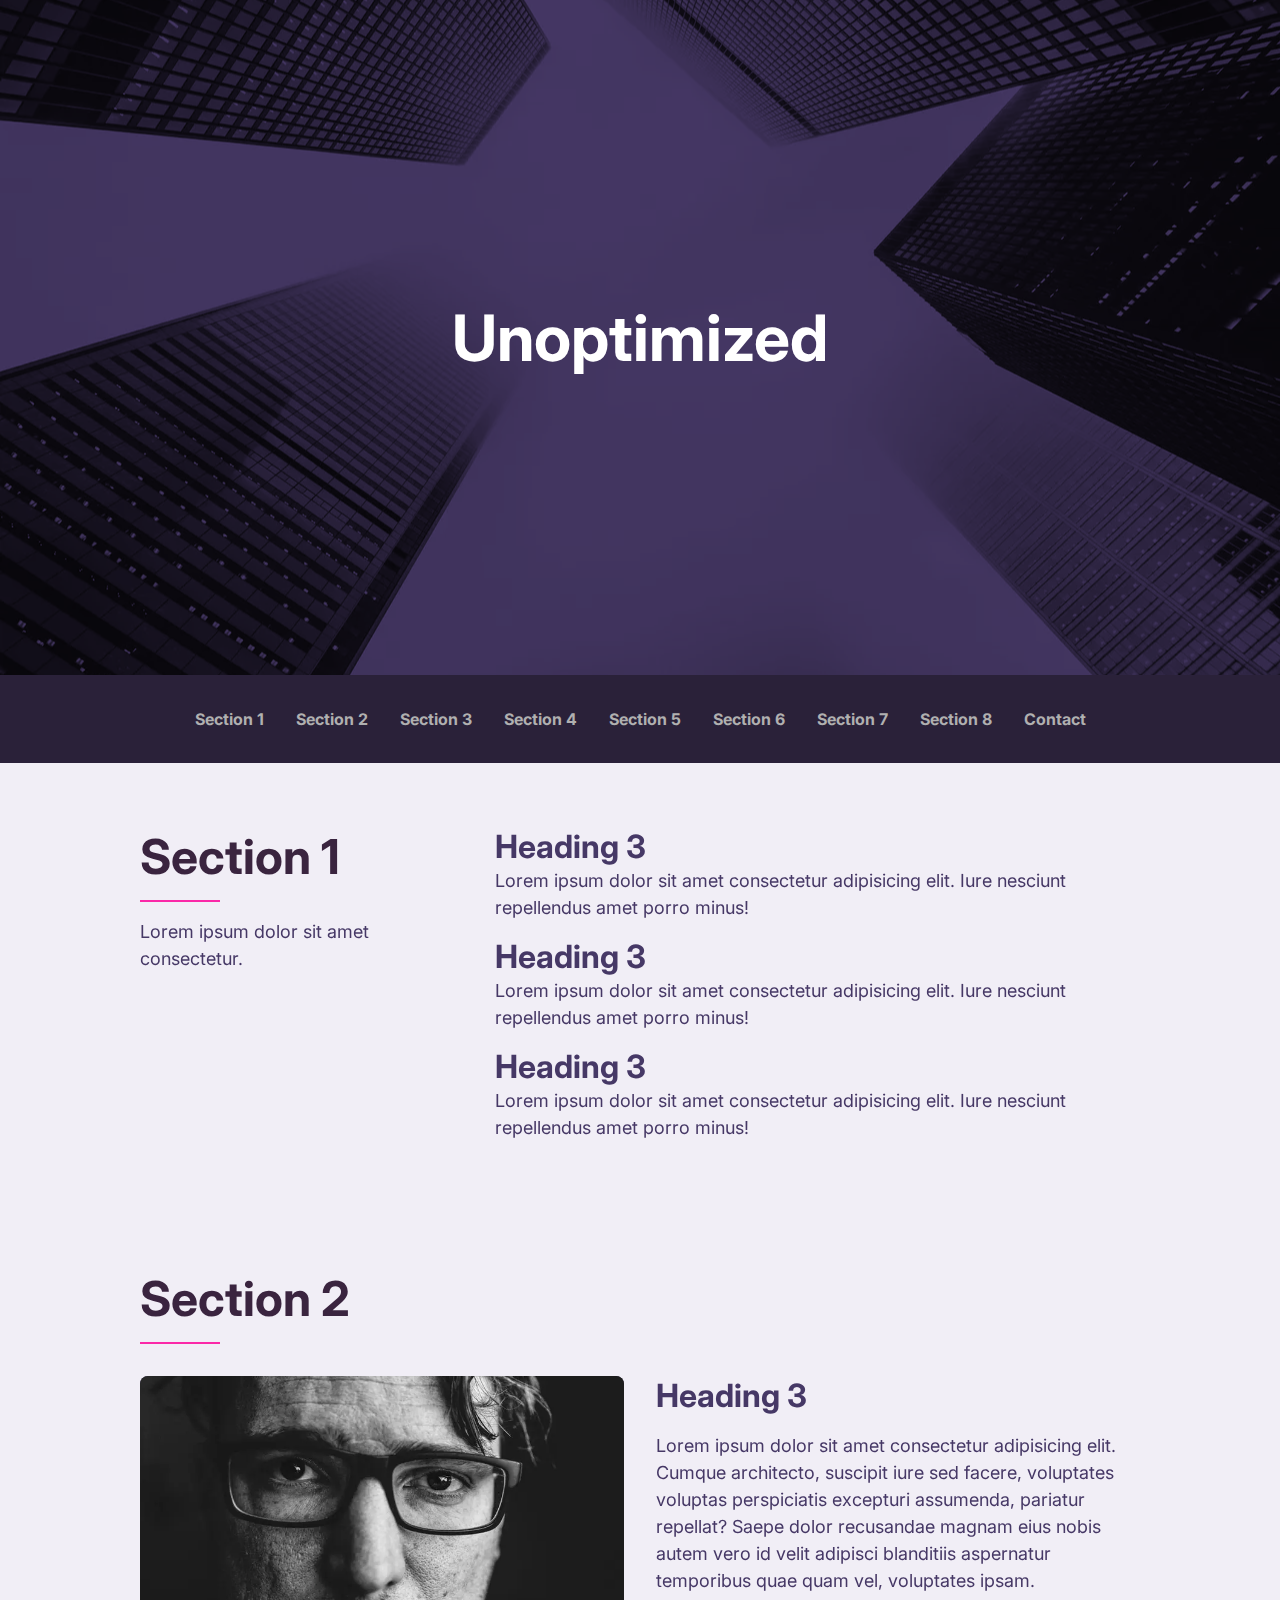
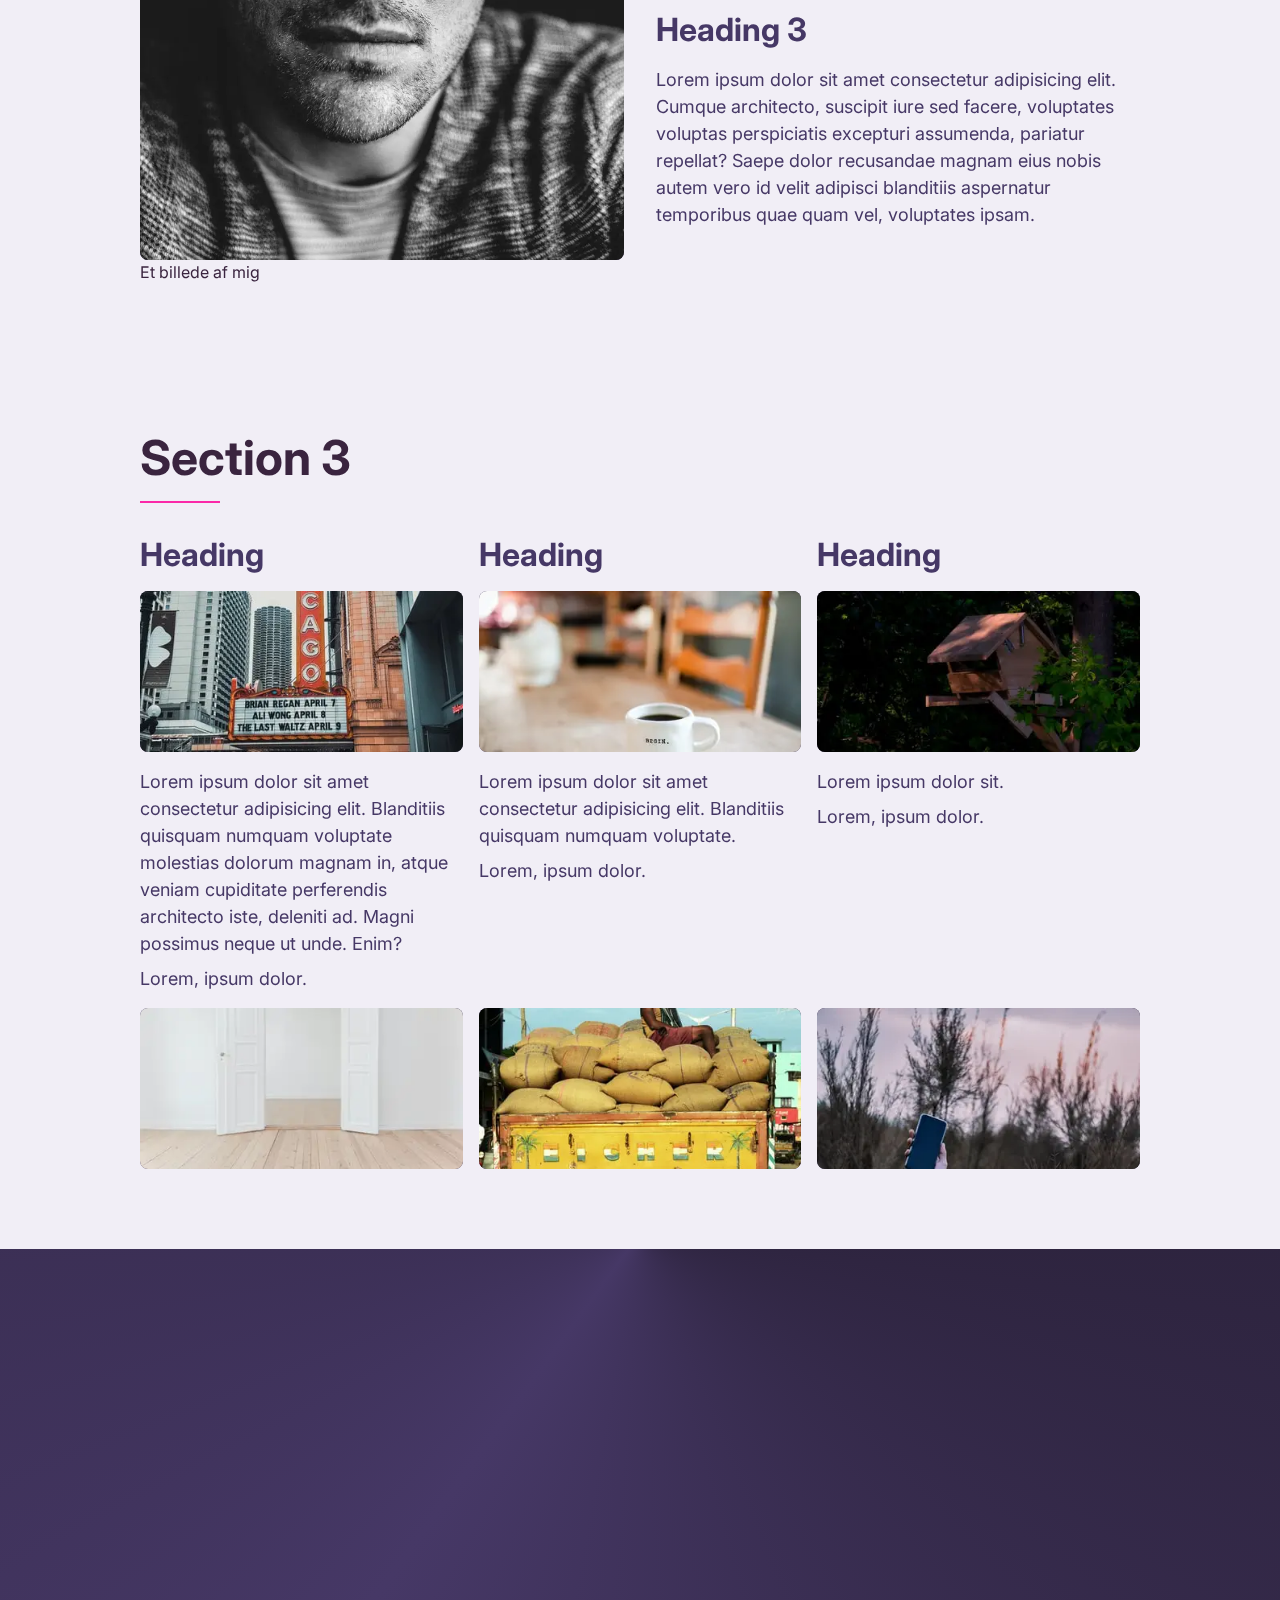
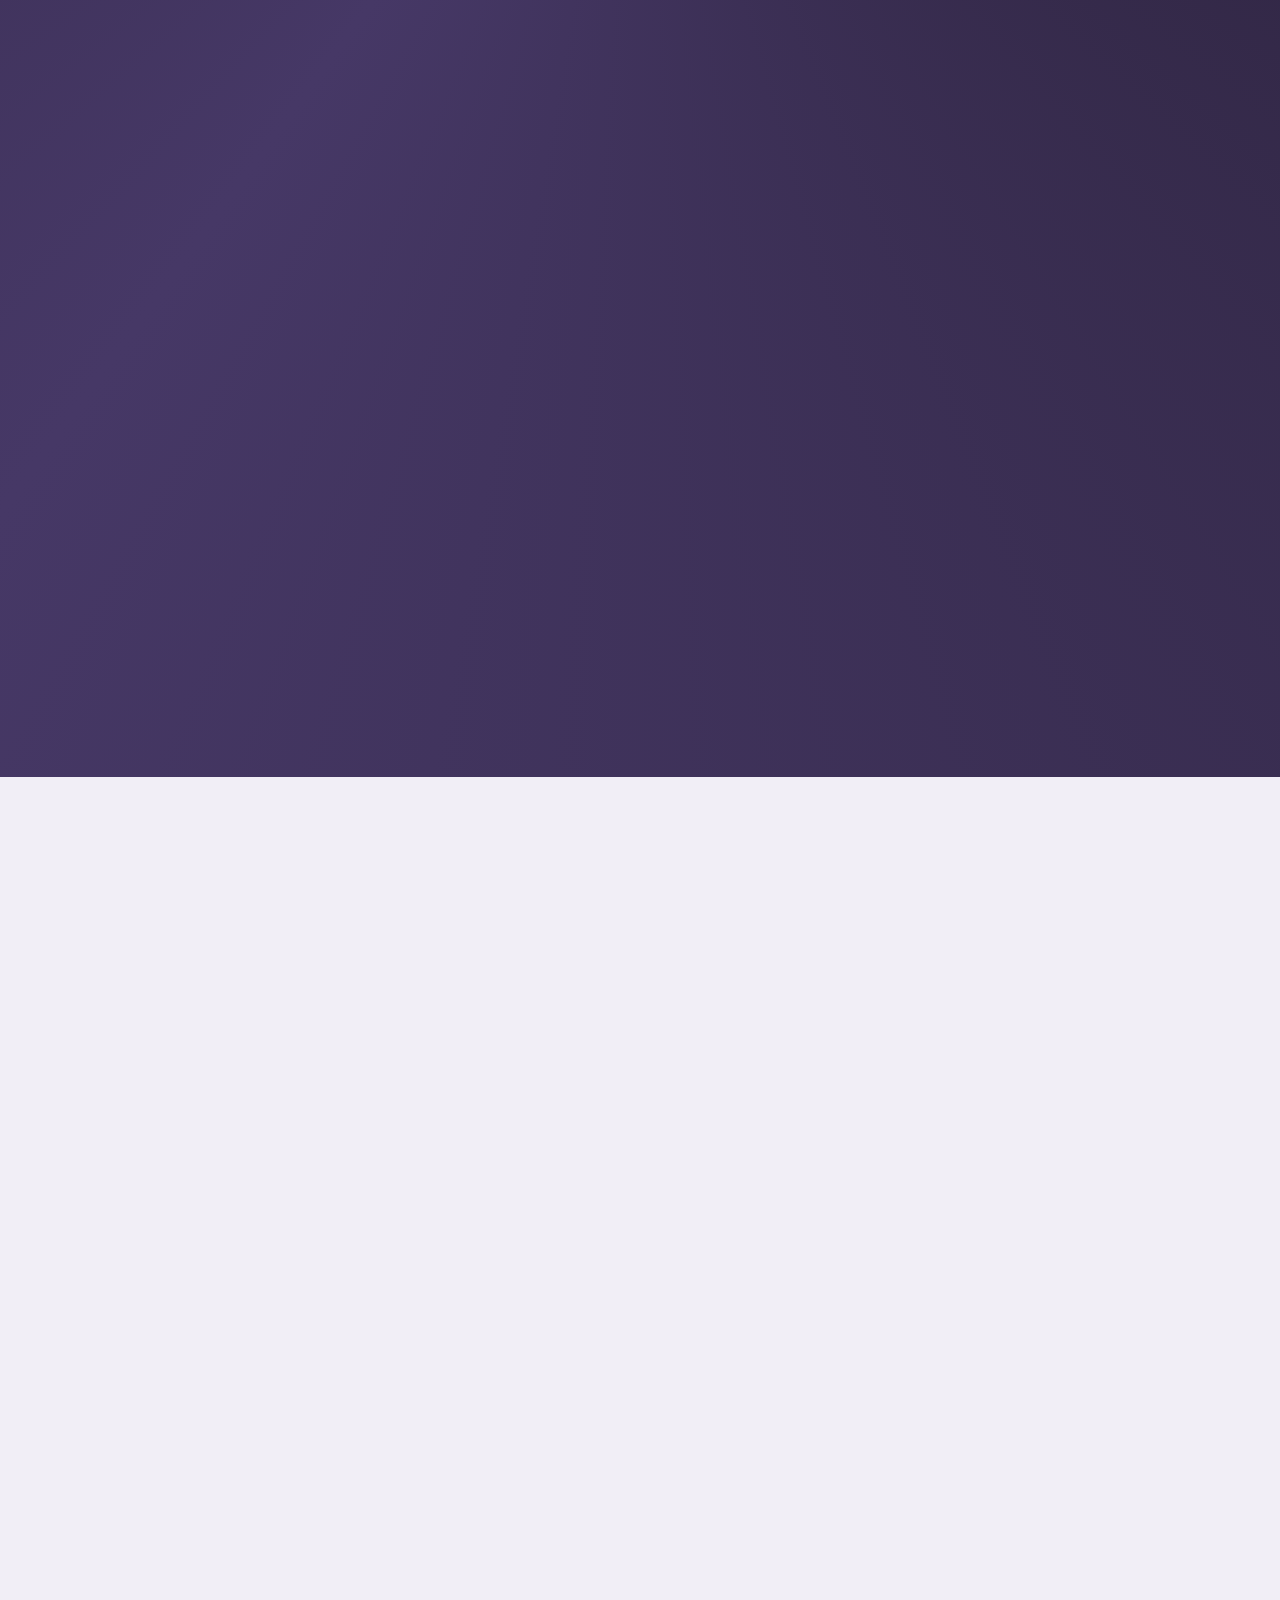
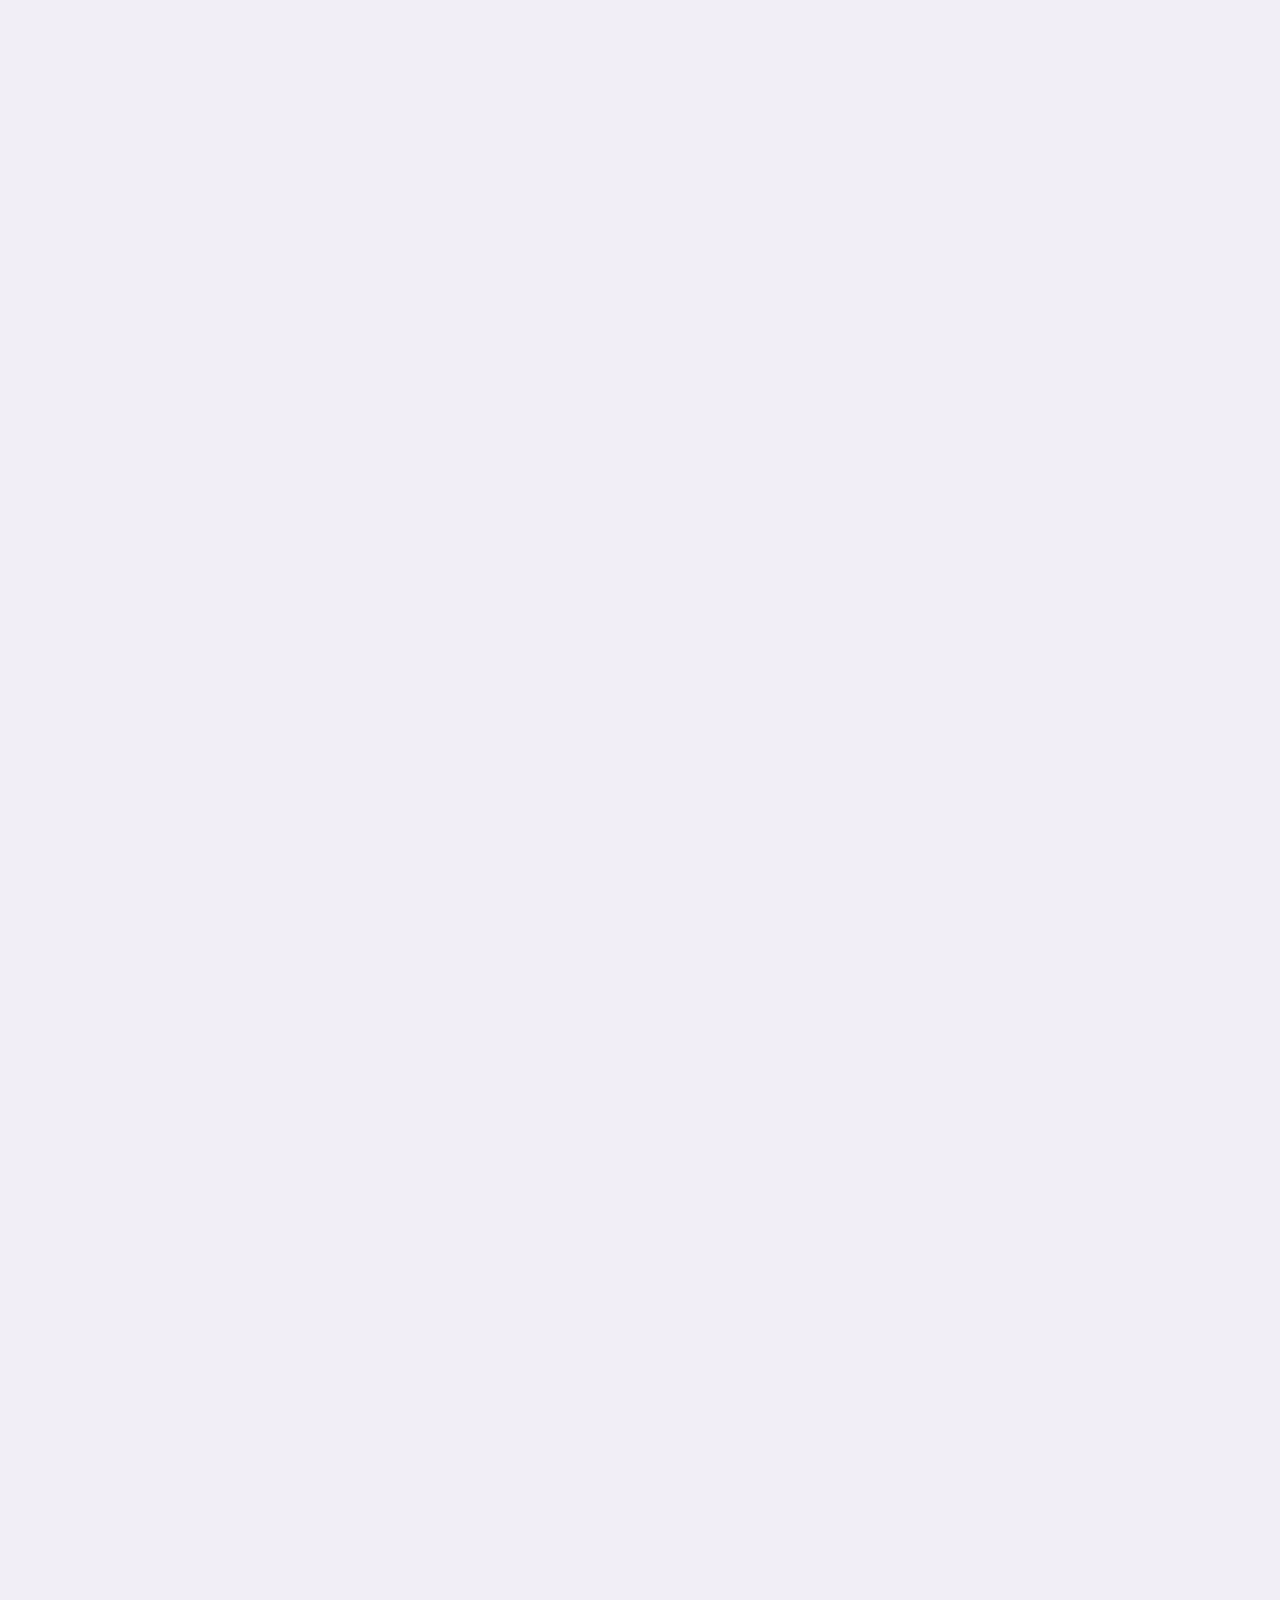
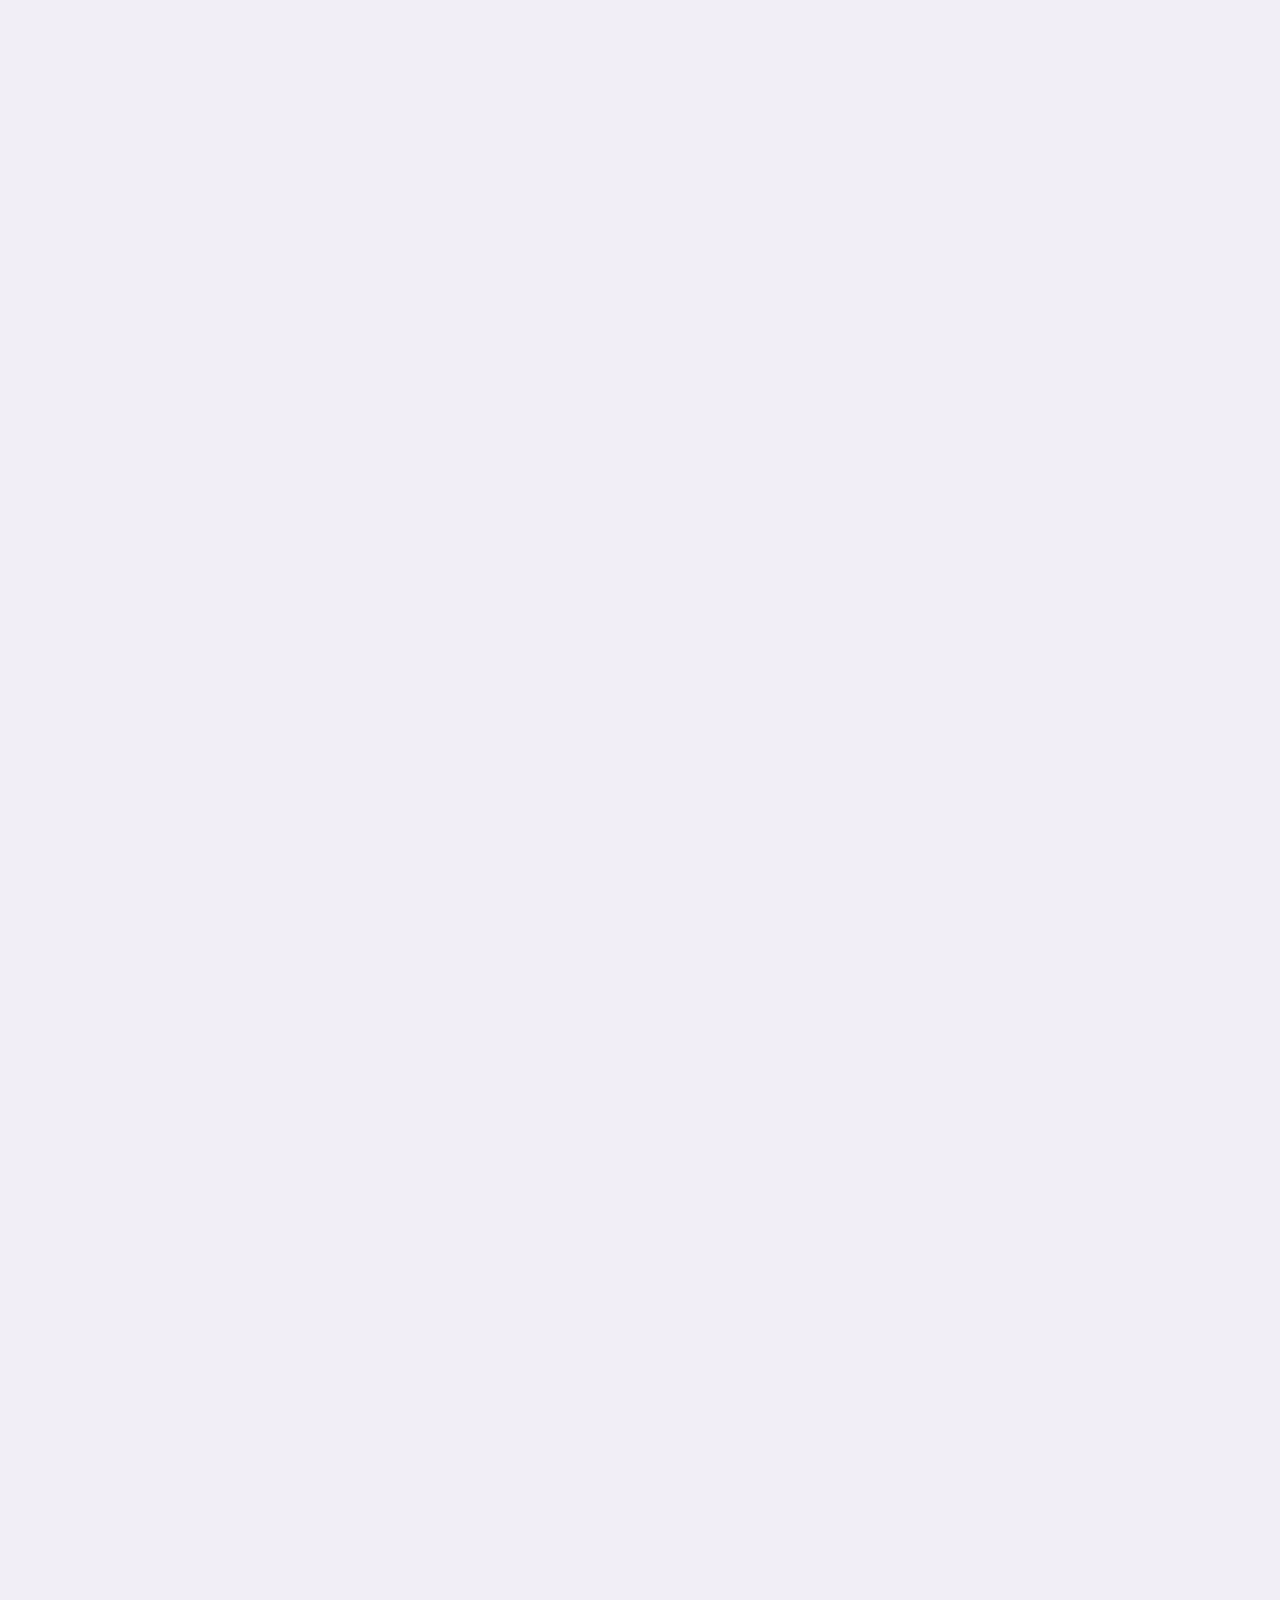
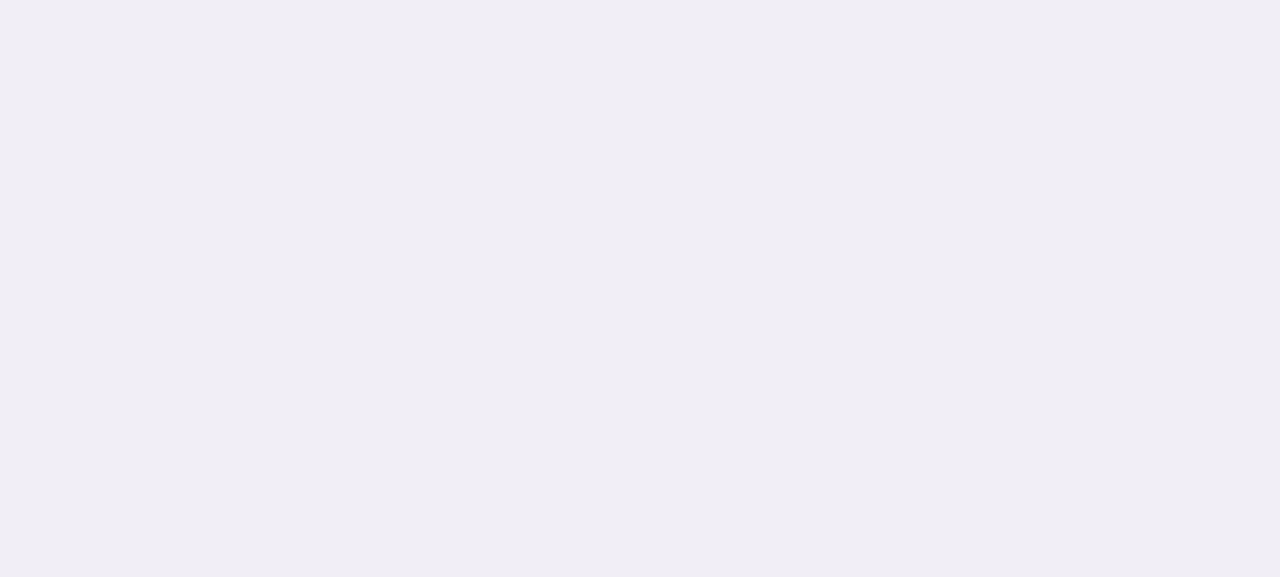
==== index.html @ 6e058c23 "optimize loading" ====
<!DOCTYPE html>
<html lang="da">

<head>
  <meta charset="UTF-8" />
  <meta name="viewport" content="width=device-width, initial-scale=1.0" />
  <title>1. semester — css grid</title>
  <link href="https://fonts.googleapis.com/css2?family=Inter:wght@100..900&display=swap" rel="stylesheet">
  <link rel="preconnect" href="https://fonts.gstatic.com" crossorigin />
  <link rel="preload" as="style" href="https://fonts.googleapis.com/css2?family=Inter:wght@100..900&display=swap" />
  <link rel="stylesheet" href="https://fonts.googleapis.com/css2?family=Inter:wght@100..900&display=swap" media="print"
    onload="this.media='all'" />
  <link rel="icon" type="image/svg+xml"
    href="data:image/svg+xml,<svg xmlns=%22http://www.w3.org/2000/svg%22 width=%22256%22 height=%22256%22 viewBox=%220 0 100 100%22><rect width=%22100%22 height=%22100%22 rx=%2250%22 fill=%22%23463866%22></rect><text x=%2250%%22 y=%2250%%22 dominant-baseline=%22central%22 text-anchor=%22middle%22 font-size=%2290%22>🚀</text></svg>" />
  <link rel="stylesheet" href="./css/styles.css" />
</head>

<body>
  <header id="main-header">
    <h1>Unoptimized</h1>
  </header>

  <nav>
    <ul>
      <li><a class="link" href="#section-1">Section 1</a></li>
      <li><a class="link" href="#section-2">Section 2</a></li>
      <li><a class="link" href="#section-3">Section 3</a></li>
      <li><a class="link" href="#section-4">Section 4</a></li>
      <li><a class="link" href="#section-5">Section 5</a></li>
      <li><a class="link" href="#section-6">Section 6</a></li>
      <li><a class="link" href="#section-7">Section 7</a></li>
      <li><a class="link" href="#section-8">Section 8</a></li>
      <li><a class="link" href="./contact.html">Contact</a></li>
    </ul>
  </nav>

  <main>
    <section id="section-1">
      <header>
        <h2>Section 1</h2>
        <hr>
        <p>Lorem ipsum dolor sit amet consectetur.</p>
      </header>
      <article>
        <h3>Heading 3</h3>
        <p>Lorem ipsum dolor sit amet consectetur adipisicing elit. Iure nesciunt repellendus amet porro minus!</p>
        <h3>Heading 3</h3>
        <p>Lorem ipsum dolor sit amet consectetur adipisicing elit. Iure nesciunt repellendus amet porro minus!</p>
        <h3>Heading 3</h3>
        <p>Lorem ipsum dolor sit amet consectetur adipisicing elit. Iure nesciunt repellendus amet porro minus!</p>
      </article>
    </section>

    <section id="section-2">
      <header>
        <h2>Section 2</h2>
        <hr>
      </header>
      <article>
        <div class="copy">
          <h3>Heading 3</h3>
          <p>Lorem ipsum dolor sit amet consectetur adipisicing elit. Cumque architecto, suscipit iure sed facere,
            voluptates voluptas perspiciatis excepturi assumenda, pariatur repellat? Saepe dolor recusandae magnam eius
            nobis autem vero id velit adipisci blanditiis aspernatur temporibus quae quam vel, voluptates ipsam.</p>
          <h3>Heading 3</h3>
          <p>Lorem ipsum dolor sit amet consectetur adipisicing elit. Cumque architecto, suscipit iure sed facere,
            voluptates voluptas perspiciatis excepturi assumenda, pariatur repellat? Saepe dolor recusandae magnam eius
            nobis autem vero id velit adipisci blanditiis aspernatur temporibus quae quam vel, voluptates ipsam.</p>
        </div>
        <figure>
          <img loading="lazy" src="img/portrait.webp"
            alt="Et billede af mig">
          <figcaption>Et billede af mig </figcaption>
        </figure>
      </article>
    </section>

    <section id="section-3">
      <header>
        <h2>Section 3</h2>
        <hr>
      </header>
      <article>
        <div class="content">
          <h3>Heading</h3>
          <img loading="lazy" src="/img/section-3-1.webp" alt="">
          <p>Lorem ipsum dolor sit amet consectetur adipisicing elit. Blanditiis quisquam numquam voluptate molestias
            dolorum magnam in, atque veniam cupiditate perferendis architecto iste, deleniti ad. Magni possimus neque ut
            unde. Enim?</p>
          <p>Lorem, ipsum dolor.</p>
        </div>
        <img loading="lazy" src="/img/section-3-6.webp" alt="">
      </article>

      <article>
        <div class="content">
          <h3>Heading</h2>
            <img loading="lazy" src="/img/section-3-2.webp" alt="">
            <p>Lorem ipsum dolor sit amet consectetur adipisicing elit. Blanditiis quisquam numquam voluptate.</p>
            <p>Lorem, ipsum dolor.</p>
        </div>
        <img loading="lazy" src="/img/section-3-3.webp" alt="">
      </article>

      <article>
        <div class="content">
          <h3>Heading</h2>
            <img loading="lazy" src="/img/section-3-4.webp" alt="">
            <p>Lorem ipsum dolor sit.</p>
            <p>Lorem, ipsum dolor.</p>
        </div>
        <img loading="lazy" src="/img/section-3-5.webp" alt="">
      </article>
    </section>

    <section id="section-4">
      <header>
        <h2>Section 4</h2>
        <hr>
      </header>
      <article>
        <div class="copy">
          <h3>Heading</h3>
          <p>Lorem ipsum dolor sit amet consectetur adipisicing elit. Blanditiis quisquam numquam voluptate molestias
            dolorum magnam in, atque veniam cupiditate perferendis architecto iste, deleniti ad. Magni possimus neque ut
            unde. Enim?</p>
          <p>Lorem, ipsum dolor.</p>
        </div>
        <figure>
          <img loading="lazy" src="/img/section-4-1.webp" alt="">
        </figure>
      </article>

      <article>
        <div class="copy">
          <h3>Heading</h2>
            <p>Lorem ipsum dolor sit amet consectetur adipisicing elit. Blanditiis quisquam numquam voluptate.</p>
            <p>Lorem, ipsum dolor.</p>
        </div>
        <figure>
          <img loading="lazy" src="/img/section-4-2.webp" alt="">
        </figure>
      </article>

      <article>
        <div class="copy">
          <h3>Heading</h2>
            <p>Lorem ipsum dolor sit.</p>
            <p>Lorem, ipsum dolor.</p>
        </div>
        <figure>
          <img loading="lazy" src="/img/section-4-3.webp" alt="">
        </figure>
      </article>
    </section>

    <section id="section-5">
      <header>
        <h2>Section 5</h2>
        <hr>
      </header>
      <article>
        <h3>Mine kæledyr</h3>
        <p>Lorem ipsum dolor, sit amet consectetur adipisicing elit.</p>
      </article>
      <div class="gallery">
        <figure>
          <img loading="lazy" src="/img/section-5-1.webp" alt="">
        </figure>
        <figure>
          <img loading="lazy" src="/img/section-5-2.webp" alt="">
        </figure>
        <figure>
          <img loading="lazy" src="/img/section-5-3.webp" alt="">
        </figure>
        <figure>
          <img loading="lazy" src="/img/section-5-4.webp" alt="">
        </figure>
        <figure>
          <img loading="lazy" src="/img/section-5-5.webp" alt="">
        </figure>
        <figure>
          <img loading="lazy" src="/img/section-5-6.webp" alt="">
        </figure>
        <figure>
          <img loading="lazy" src="/img/section-5-7.webp" alt="">
        </figure>
        <figure>
          <img loading="lazy" src="/img/section-5-8.webp" alt="">
        </figure>
      </div>
    </section>

    <section id="section-6">
      <header>
        <h2>Section 6</h2>
        <hr>
      </header>
      <article class="flex">
        <div class="copy">
          <h3>Lorem, ipsum dolor.</h3>
          <p>Lorem ipsum dolor sit amet consectetur adipisicing.</p>
        </div>
        <figure>
          <img loading="lazy" src="/img/section-6-1.webp" alt="">
          <img loading="lazy" src="/img/section-6-2.webp" alt="">
          <img loading="lazy" src="/img/section-6-3.webp" alt="">
          <img loading="lazy" src="/img/section-6-4.webp" alt="">
          <img loading="lazy" src="/img/section-6-5.webp" alt="">
          <img loading="lazy" src="/img/section-6-6.webp" alt="">
        </figure>
      </article>
    </section>

    <section id="section-7">
      <header>
        <h2>Section 7</h2>
        <hr>
      </header>
      <article lang="da">
        <h3>Sektion 7 har en relativ lang overskrift, som går ind over billedet</h3>
        <figure>
          <img loading="lazy" src="/img/section-7.webp" alt="">
          <figcaption>Caption</figcaption>
        </figure>
        <p>Lorem ipsum dolor sit amet consectetur adipisicing.</p>
      </article>
    </section>

    <section id="section-8">
      <header>
        <h2>Section 8</h2>
        <hr>
      </header>
      <article>
        <div class="copy">
          <h3>Lorem ipsum dolor sit amet.</h3>
          <p>Lorem ipsum dolor, sit amet consectetur adipisicing elit. Nemo, odio! Ipsam delectus rem ipsum culpa
            voluptatibus repudiandae in similique, doloremque porro corporis, cumque eligendi facere odit nobis!</p>
          <a class="btn" href="#0">CTA --></a>
        </div>
        <figure>
          <img loading="lazy" src="/img/section-8.webp" alt="">
        </figure>
      </article>
    </section>
  </main>
  <footer>
    <small>&copy; MMD 2021</small>
  </footer>
  <!-- <script src="./js/index.js"></script> -->
</body>

</html>
---- css/styles.css ----
/* Global styles */
* {
  margin: 0;
  box-sizing: border-box;
}

html {
  height: 100%;
  scroll-behavior: smooth;
  scroll-padding-top: 2.5rem;
}

body {
  min-height: 100%;
  font-family: "Inter", sans-serif;
  background: hsl(258 31% 95%);
  color: #3a243f;
  line-height: 1.5;
  -webkit-font-smoothing: antialiased;
  -moz-osx-font-smoothing: grayscale;
  text-rendering: optimizeLegibility;
}

img {
  display: block;
  height: auto;
  width: 100%;
  border-radius: 8px;
  background: conic-gradient(at 50% -1rem, #2a2139 20%, #463866, #2a2139);
}

h1 {
  font-size: 2.5rem;
}

h2 {
  font-size: 2rem;
  margin-bottom: 1rem;
}

h3 {
  font-size: 1.2rem;
  color: #463866;
}

p {
  font-size: 16px;
  color: #463866;
}

hr {
  margin: 0.8rem 0 1rem;
  border: 0;
  border-top: 2px solid hsl(258 15% 80%);
  border-color: #fb28a8;
  max-inline-size: 5rem;
}

@media (min-width: 600px) {
  h1 {
    font-size: 3rem;
    font-size: 4rem;
    max-inline-size: 17ch;
  }

  h2 {
    font-size: 2.5rem;
    line-height: 1.25;
    margin-bottom: 0;
    font-size: 3rem;
    max-inline-size: 25ch;
  }

  h3 {
    font-size: 1.5rem;
    line-height: 1.25;
    font-size: 2rem;
    max-inline-size: 30ch;
  }

  p {
    font-size: 18px;
  }
}

/* Layout */
#main-header {
  display: grid;
  place-content: center;
  height: 75vh;
  min-height: 500px;
  color: #fff;
  background-image: url("../img/header.webp");
  background-color: #463866;
  background-blend-mode: multiply;
  background-position: 50% 50%;
  background-size: cover;
}

/* Navigation */
nav {
  position: sticky;
  top: -1px;
  padding: 2rem 1rem;
  background: #2a2139;
  z-index: 100;
}

@media (max-width: 599px) {
  nav {
    display: none;
  }
}

nav:not(.is-pinned) .link {
  color: #b0b0b0;
}

nav .link:hover {
  color: #fb28a8;
}

nav.is-pinned a {
  will-change: transform, color;
  animation: jump 0.5s var(--i) cubic-bezier(0.5, 2, 0.5, 0.8);
}

@keyframes jump {
  50% {
    transform: translate3d(0, -0.75rem, 0);
    color: #fb28a8;
  }
}

nav ul {
  display: flex;
  flex-flow: wrap;
  gap: 1rem 2rem;
  justify-content: center;
  list-style: none;
  padding: 0;
  margin: 0;
}

nav .link {
  display: inline-block;
  color: #b0b0b0;
  text-decoration: none;
  font-weight: 700;
}

main {
  /*max-inline-size: 1000px;
margin-inline: auto;
padding: 1rem;*/
  display: grid;
  grid-template-columns:
    minmax(1rem, 1fr)
    minmax(0, 1000px)
    minmax(1rem, 1fr);
  background: hsl(258 31% 95%);
}

main > * {
  grid-column: 2;
}

/* Sections */
[id|="section"] {
  padding-block: 2rem;
  content-visibility: auto;
  contain-intrinsic-size: 0 1000px;
}

article p + h3 {
  margin-top: 1rem;
}

article p + p {
  margin-top: 0.5rem;
}

.copy > * + * {
  margin-top: 1rem;
}

@media (min-width: 600px) {
  [id|="section"] {
    padding-block: 4rem;
  }
}

/* Section 1 */
@media (min-width: 600px) {
  #section-1 {
    display: grid;
    grid-template-columns: 1fr 2fr;
    gap: 2rem;
  }
}

/* Section 2 */
@media (min-width: 600px) {
  #section-2 {
    display: grid;
    gap: 1rem;
  }

  #section-2 article {
    display: grid;
    grid-template-columns: 1fr 1fr;
    grid-template-rows: auto 1fr;
    gap: 1rem 2rem;
  }

  #section-2 .copy {
    grid-column: 2;
    grid-row-start: 1;
  }

  #section-2 figure {
    grid-column-start: 1;
    /*grid-row: 1 / span 2;*/
  }
}

/* Section 3 */
@media (min-width: 600px) {
  #section-3 {
    display: grid;
    grid: auto / repeat(3, 1fr);
    gap: 1rem;
  }

  #section-3 header {
    grid-column: 1 / -1;
  }

  #section-3 article {
    display: flex;
    flex-flow: column;

    display: grid;
  }

  #section-3 img {
    align-self: end;
    argin-block-start: auto;
    margin-block: 1rem;
  }
}

/* Section 4 */
/*#section-4 {
display: grid;
gap: 1rem;
grid-column: 1 / -1;
padding-inline:
  max(1rem, 50vw - 1000px / 2);
background: conic-gradient(at 50% -1rem, #2a2139 20%, #463866, #2a2139);
color: #fff;
}

#section-4 article {
padding: 1rem;
background: #fff;
border-radius: 16px;
box-shadow: 0 20px 25px -5px rgba(0, 0, 0, 0.1), 0 10px 10px -5px rgba(0, 0, 0, 0.04);
}

#section-4 article p:last-of-type {
margin-bottom: 1rem;
}

@media (min-width: 600px) {
#section-4 {
  display: grid;
  grid-template-columns: 2fr 1fr;
  align-items: start;
}

#section-4 header {
  grid-column: 1 / -1;
}

#section-4 article:not(:nth-of-type(2)) {
  display: grid;
  grid-template-columns: 1fr 1fr;
  gap: 1rem;
}

#section-4 article:nth-of-type(1) img {
  order: -1;
}

#section-4 article:nth-of-type(2) {
  grid-row: span 2;
}
}*/

#section-4 {
  display: grid;
  gap: 1.5rem;
  grid-column: 1 / -1;
  grid-template-columns: repeat(auto-fit, minmax(min(100%, 250px), 1fr));
  align-items: start;
  grid-auto-flow: dense;
  padding-inline: max(1rem, 50vw - 1000px / 2);
  background: conic-gradient(at 50% -1rem, #2a2139 20%, #463866, #2a2139);
  color: #fff;
}

#section-4 header {
  grid-column: 1 / -1;
}

#section-4 article {
  display: inherit;
  grid-template-columns: inherit;
  grid-template-columns: repeat(
    auto-fit,
    minmax(min(100%, 250px - 0.75rem), 1fr)
  );
  gap: 0.75rem;

  background: #fff;
  border-radius: 16px;
  box-shadow: 0 12px 28px 0 rgba(0, 0, 0, 0.2), 0 2px 4px 0 rgba(0, 0, 0, 0.1),
    inset 0 0 0 1px rgba(255, 255, 255, 0.5);
  overflow: hidden;
}

#section-4 article {
  padding: 0.75rem;
}

#section-4 img {
  height: 100%;
  object-fit: cover;
}

#section-4 article:not(:nth-of-type(2)) {
  grid-column: 1 / -2;
}

#section-4 article:nth-of-type(2) {
  grid-row: span 2;
}

@media (min-width: 830px) {
  #section-4 article:nth-of-type(1) figure,
  #section-4 article:nth-of-type(2) figure {
    order: -1;
  }
}

/* Section 5 */
.gallery {
  display: flex;
  overflow-x: scroll;
  padding: 1rem;
  margin: 0 -1rem;
  scroll-snap-type: x mandatory;
  scroll-padding-left: 1rem;
}

.gallery figure {
  flex: 0 0 90%;
  padding-right: 1rem;
  scroll-snap-align: start;
}

.gallery img {
  height: 100%;
  object-fit: cover;
}

@media (min-width: 600px) {
  #section-5 {
    display: grid;
    grid-template-columns: 1fr 2fr;
    gap: 1rem 2rem;
  }

  #section-5 header {
    grid-column: 1 / -1;
  }

  .gallery {
    display: grid;
    grid-template-columns: repeat(4, 1fr);
    gap: 0.5rem;

    /* reset */
    margin-inline: auto;
    overflow: revert;

    padding: 1rem;
    /* border: 2px dashed hsl(258deg 15% 80%); */
    background: #fff;
    border-radius: 16px;
  }

  .gallery > :nth-child(1) {
    grid-area: span 2 / span 2;
  }

  .gallery > :nth-child(4) {
    grid-area: span 2;
  }

  /* Reset */
  .gallery figure {
    padding-right: 0;
  }
}

/* Section 6 */
#section-6 {
  display: grid;
  gap: 1rem;
}

#section-6 .flex {
  display: flex;
  flex-flow: wrap;
  align-items: center;
  gap: 2rem;
  padding: 1rem;
  background: #fff;
  border-radius: 16px;
  box-shadow: 0 12px 28px 0 rgba(0, 0, 0, 0.2), 0 2px 4px 0 rgba(0, 0, 0, 0.1),
    inset 0 0 0 1px rgba(255, 255, 255, 0.5);
}

#section-6 .flex > * {
  flex: 0 1 250px;
}

#section-6 .flex figure {
  flex-grow: 1;
}

#section-6 figure {
  display: grid;
  grid-template-columns: repeat(auto-fit, minmax(min(100px, 100%), 1fr));
  gap: 0.5rem;
}

@media (min-width: 600px) {
  #section-6 .flex {
    padding: 2rem;
  }
}

/* Section 7 */
#section-7 {
  display: grid;
  gap: 1rem;
}

#section-7 article {
  display: grid;
  gap: 1rem;
  padding: 1rem;
  background: #fff;
  border-radius: 16px;
  box-shadow: 0 12px 28px 0 rgba(0, 0, 0, 0.2), 0 2px 4px 0 rgba(0, 0, 0, 0.1),
    inset 0 0 0 1px rgba(255, 255, 255, 0.5);
  hyphens: auto;
}

@media (min-width: 600px) {
  #section-7 article {
    display: grid;
    grid-template-columns: 1fr 5rem 2fr;
    grid-template-rows: auto auto;
    padding: 2rem;
  }

  #section-7 h3 {
    grid-area: 1 / 1 / auto / 3;
    align-self: end;
    font-size: 2.3rem;
    text-shadow: 1px 1px 6px #fff5, -1px -1px 6px #fff5, -1px 1px 6px #fff5,
      1px -1px 6px #fff5;
    z-index: 1;
  }

  #section-7 figure {
    grid-area: 1 / 2 / -1 / -1;
    display: grid;
  }

  #section-7 figure > * {
    grid-area: 1 / 1;
  }

  #section-7 p {
    grid-area: 2 / 1;
  }

  #section-7 figcaption {
    place-self: end;
    padding: 0.25rem 0.5rem;
    margin: 0.25rem;
    border-radius: 4px;
    background: #fff;
  }
}

/* Section 8 */
#section-8 {
  display: grid;
  gap: 1rem;
}

#section-8 article {
  display: grid;
  grid-template-columns: auto;
  grid-template-rows: 2rem auto auto;
  gap: 1rem;
}

#section-8 article::before {
  content: "";
  grid-area: 2 / 1 / -1;
  background: #fff;
  border-radius: 16px;
}

#section-8 .copy {
  padding: 0 1rem 1rem;
  grid-area: 3 / 1;
  align-self: center;
  z-index: 1;
}

#section-8 figure {
  padding: 0 1rem;
  grid-area: 1 / 1 / span 2;
  align-self: center;
}

#section-8 .btn {
  display: inline-grid;
  text-decoration: none;
  padding: 0.5rem 1rem;
  border-radius: 4px;
  background: #72f1b8;
  color: #2a2139;
  font-weight: 700;
}

@media (min-width: 600px) {
  #section-8 article {
    display: grid;
    grid-template-columns: 2fr 1fr 1fr;
    gap: 1rem;
  }

  #section-8 article::before {
    content: "";
    grid-area: 1 / 1 / -1 / 3;
  }

  #section-8 .copy {
    padding: 2rem;
    grid-area: 1 / 1 / -1 / 2;
    align-self: center;
    z-index: 1;
  }

  #section-8 figure {
    padding: 2rem 0;
    grid-area: 1 / 2 / -1 / 4;
  }

  #section-8 img {
    box-shadow: 0 12px 28px 0 rgba(0, 0, 0, 0.2), 0 2px 4px 0 rgba(0, 0, 0, 0.1),
      inset 0 0 0 1px rgba(255, 255, 255, 0.5);
  }
}

/* Footer */
footer {
  text-align: center;
  padding: 2rem;
  color: #fff;
  background: conic-gradient(at 50% -1rem, #2a2139 20%, #463866, #2a2139);
  font-weight: 900;
  letter-spacing: 1.5px;
  z-index: -1;
  position: sticky;
  bottom: 0;
}
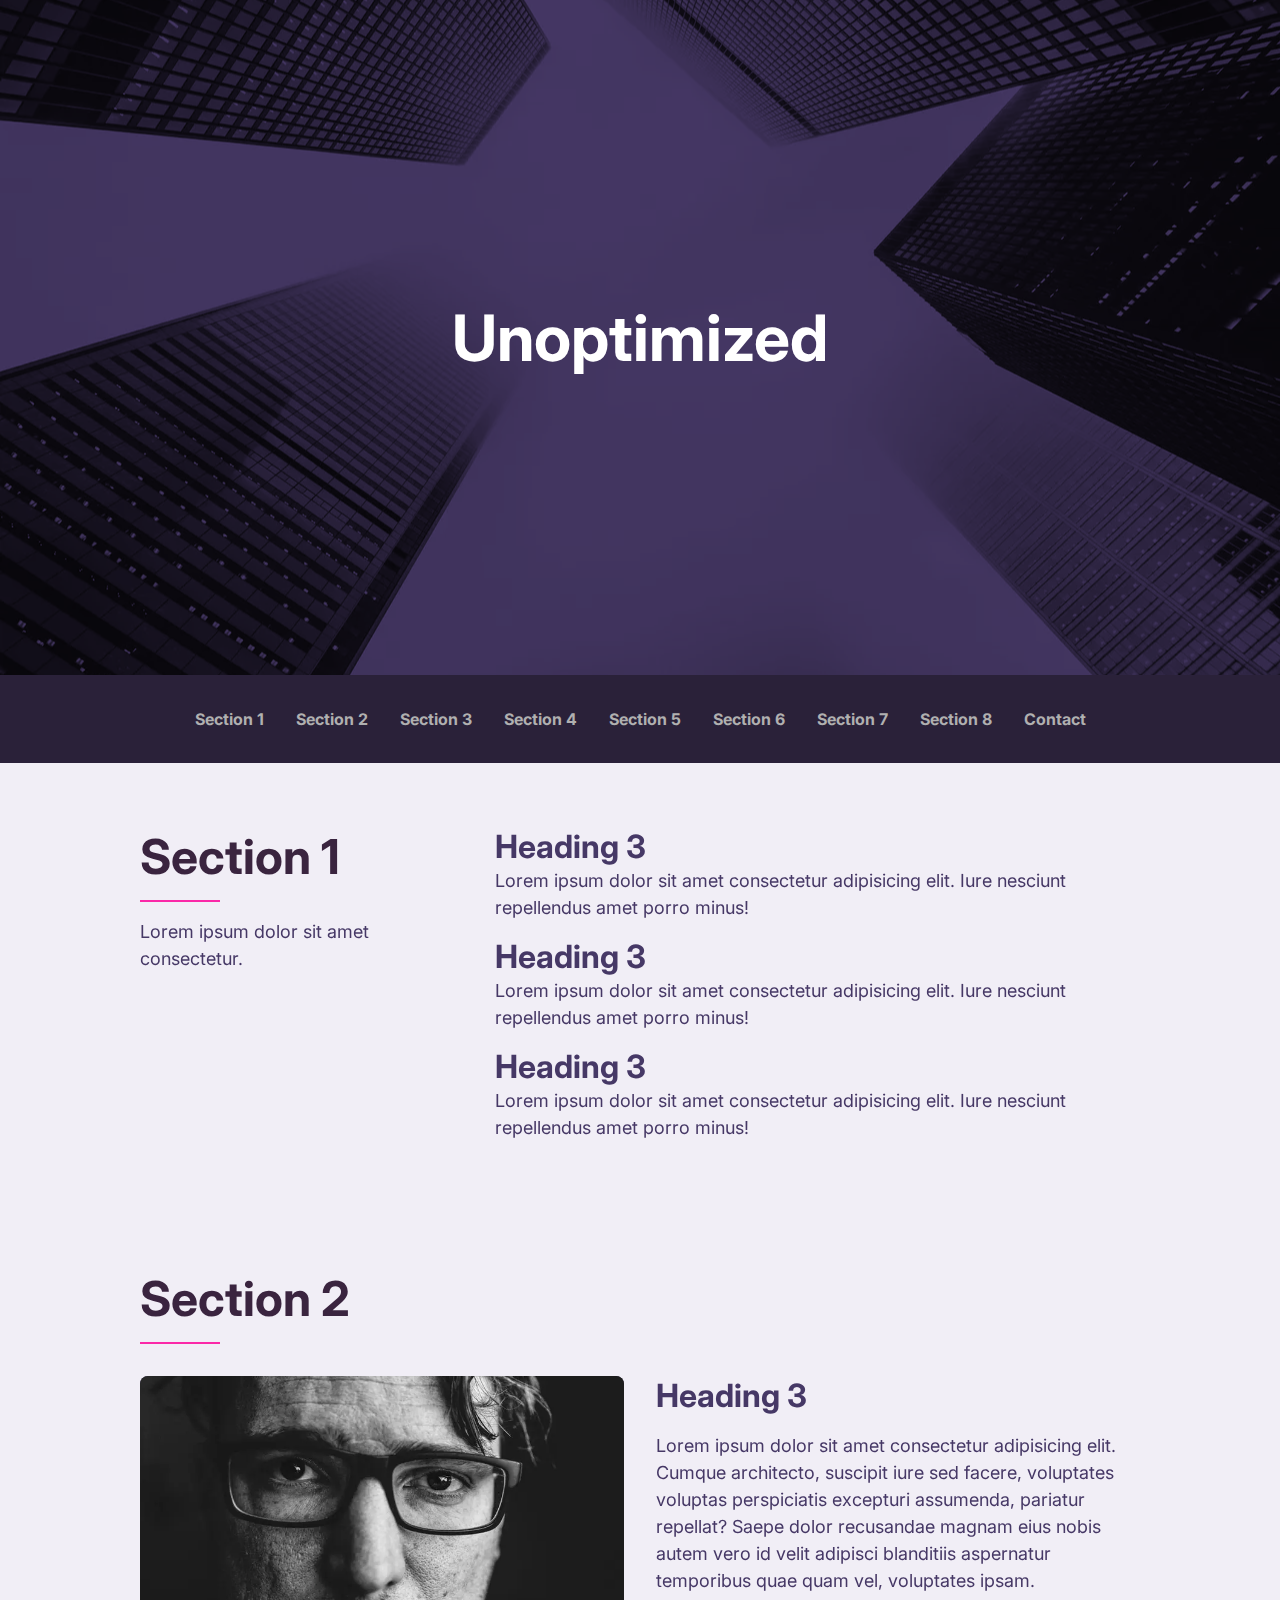
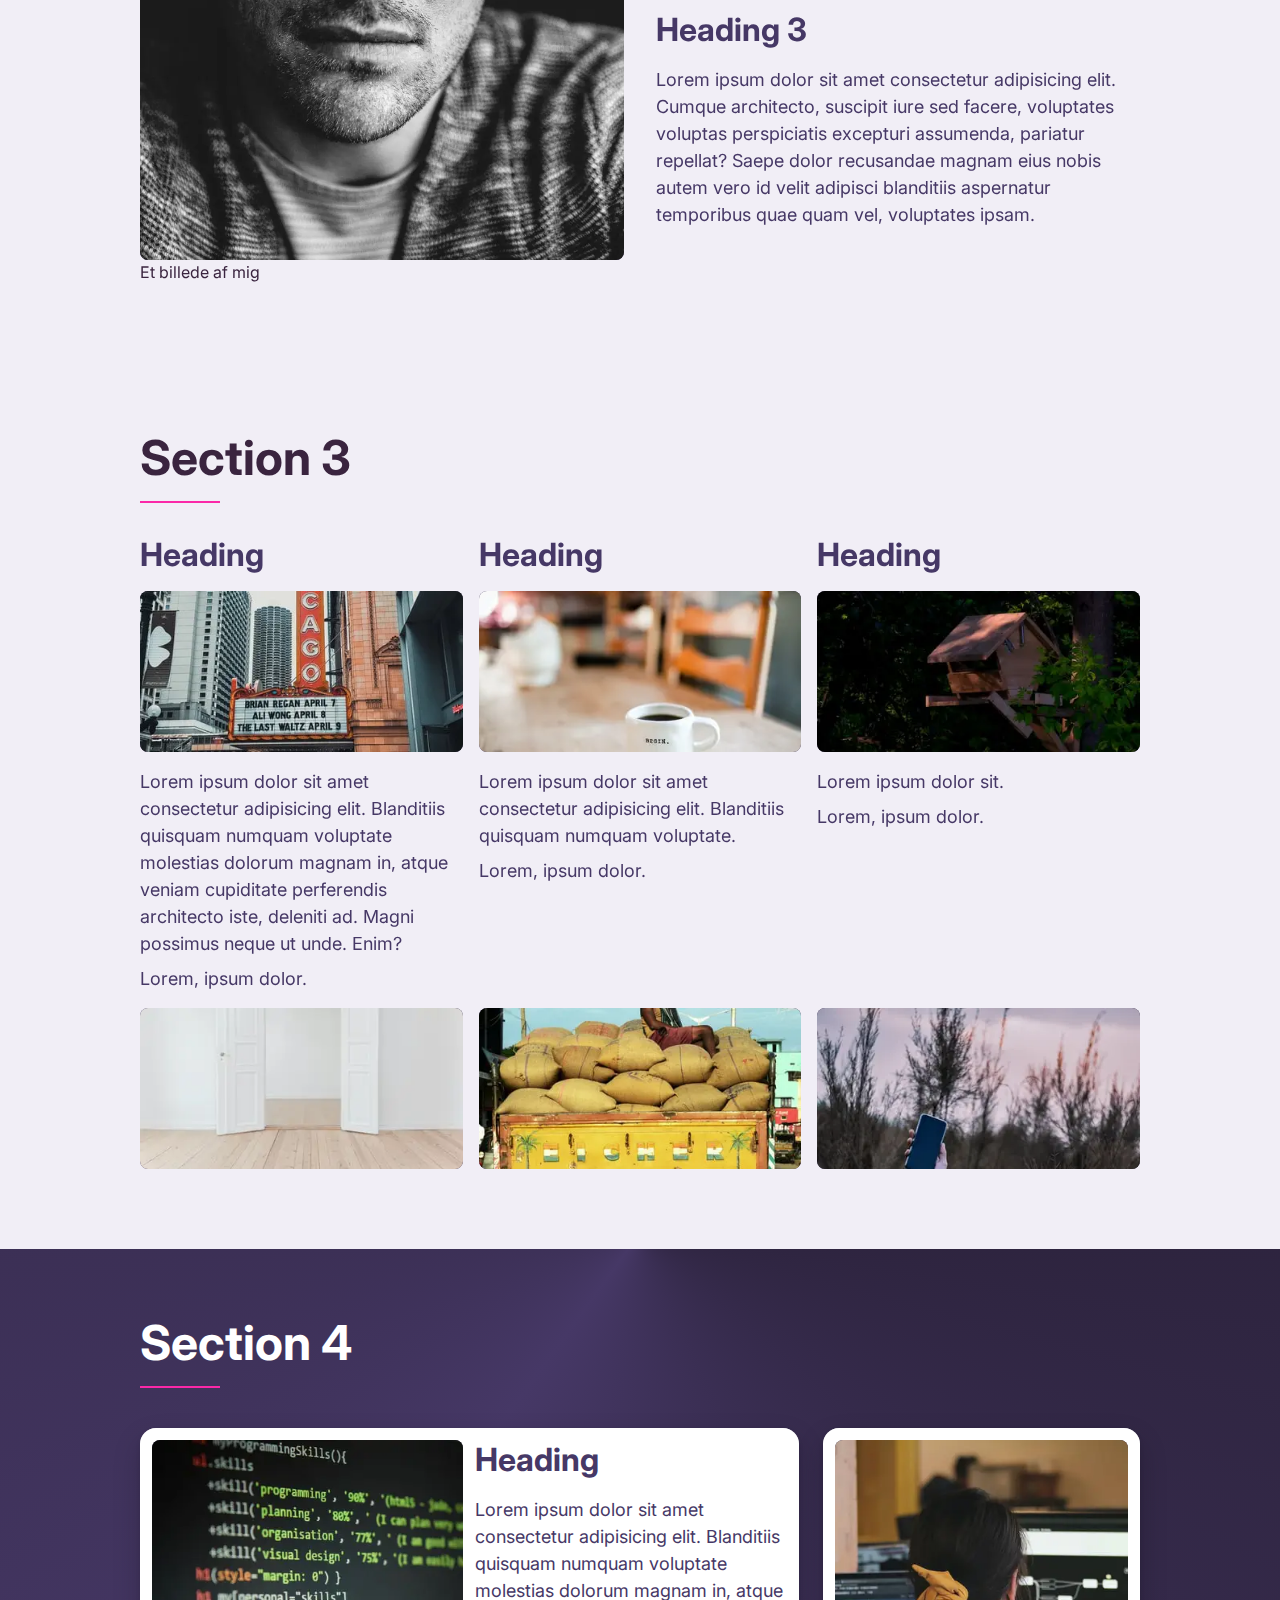
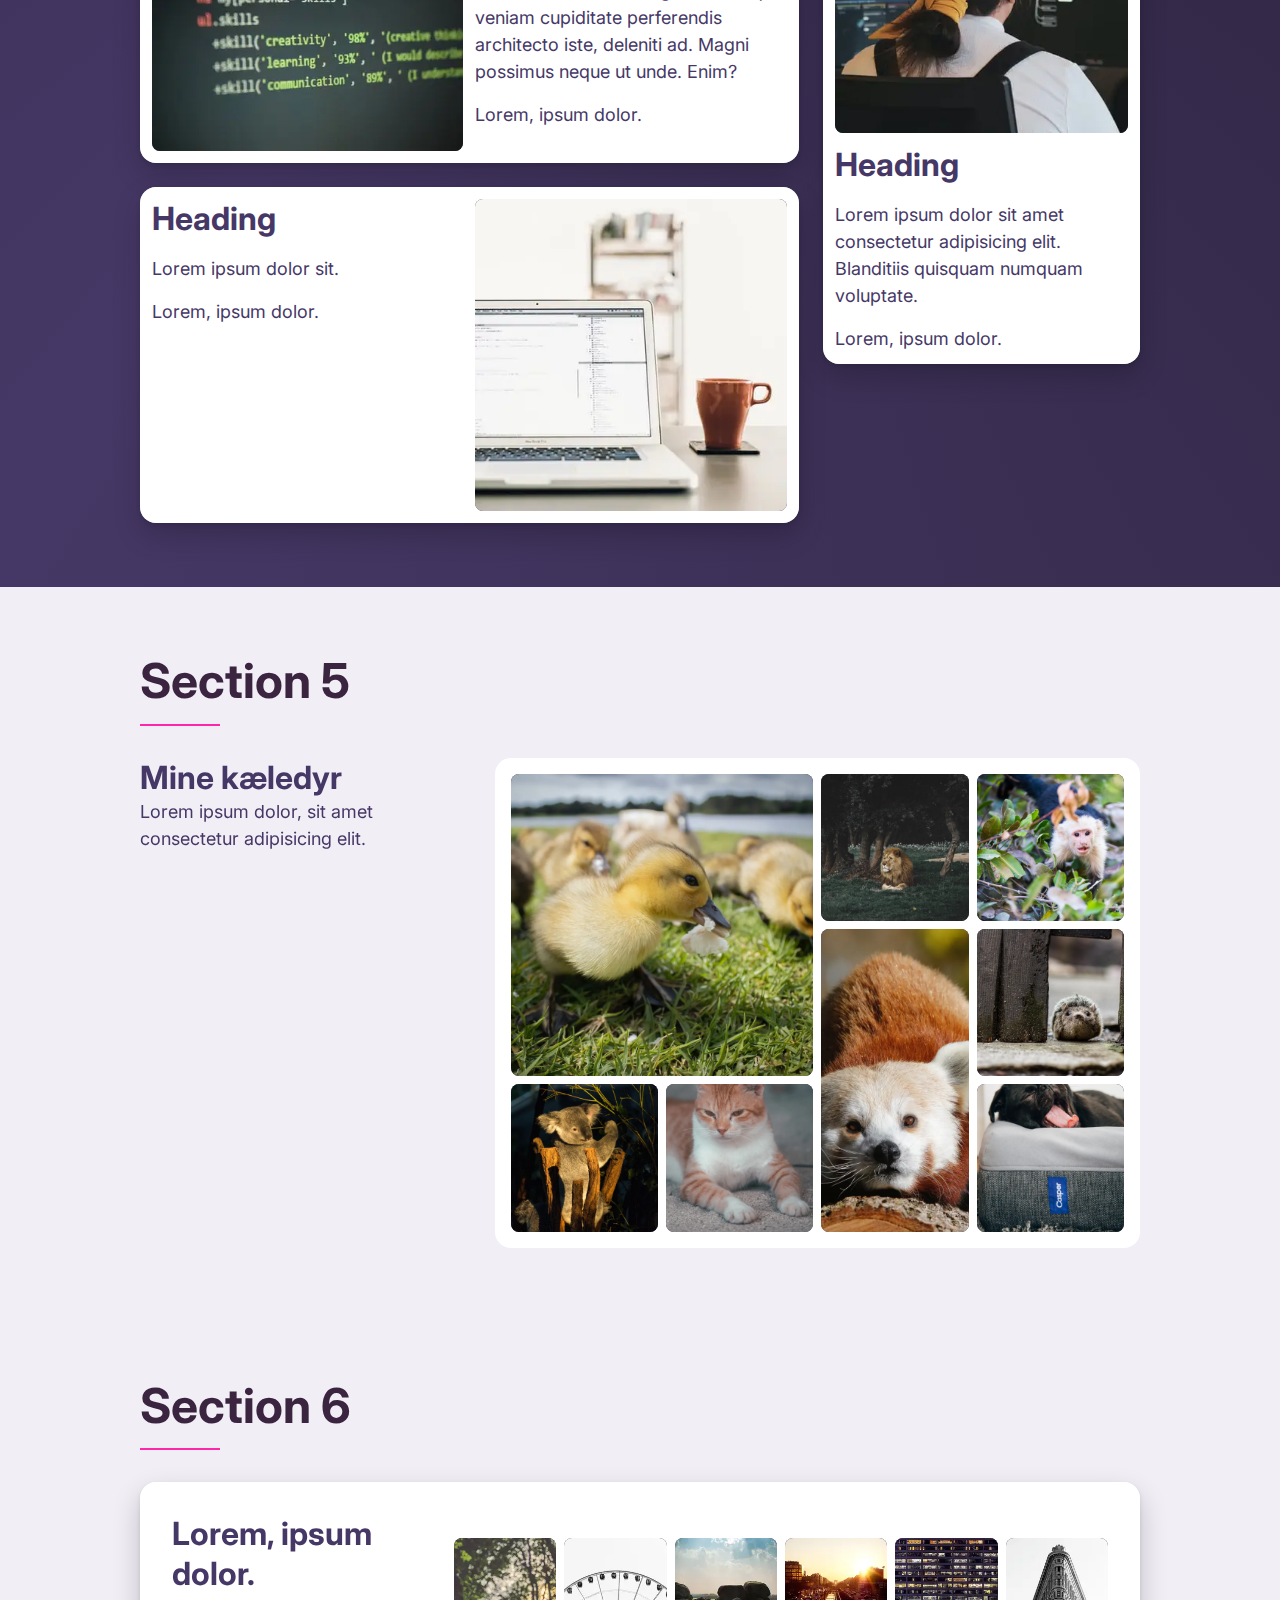
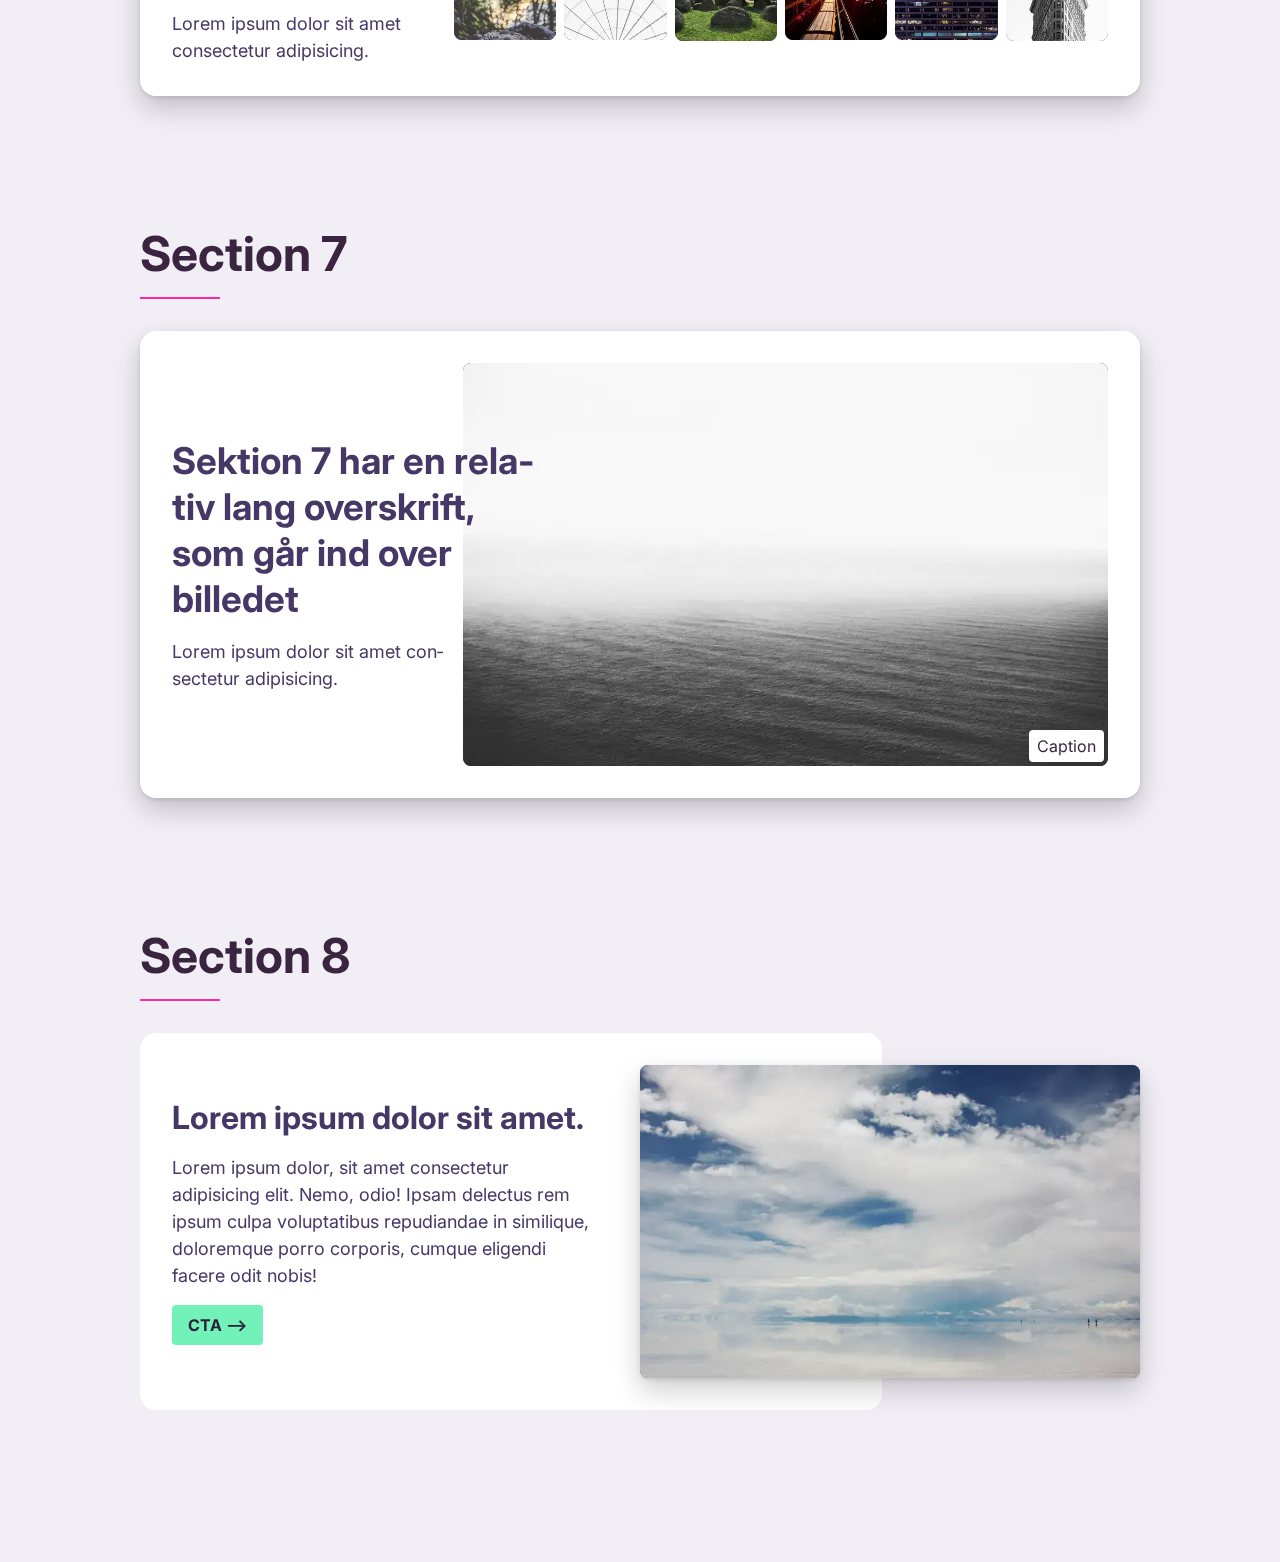
==== commit 8938c4dc: "optimize loading" ====
--- a/index.html
+++ b/index.html
@@ -68,9 +68,9 @@
             nobis autem vero id velit adipisci blanditiis aspernatur temporibus quae quam vel, voluptates ipsam.</p>
         </div>
         <figure>
-          <img loading="lazy" src="img/portrait.webp"
+          <img src="img/portrait.webp"
             alt="Et billede af mig">
-          <figcaption>Et billede af mig </figcaption>
+          <figcaption>Et billede af mig</figcaption>
         </figure>
       </article>
     </section>
@@ -83,33 +83,33 @@
       <article>
         <div class="content">
           <h3>Heading</h3>
-          <img loading="lazy" src="/img/section-3-1.webp" alt="">
+          <img src="/img/section-3-1.webp" alt="">
           <p>Lorem ipsum dolor sit amet consectetur adipisicing elit. Blanditiis quisquam numquam voluptate molestias
             dolorum magnam in, atque veniam cupiditate perferendis architecto iste, deleniti ad. Magni possimus neque ut
             unde. Enim?</p>
           <p>Lorem, ipsum dolor.</p>
         </div>
-        <img loading="lazy" src="/img/section-3-6.webp" alt="">
+        <img src="/img/section-3-6.webp" alt="">
       </article>
 
       <article>
         <div class="content">
           <h3>Heading</h2>
-            <img loading="lazy" src="/img/section-3-2.webp" alt="">
+            <img src="/img/section-3-2.webp" alt="">
             <p>Lorem ipsum dolor sit amet consectetur adipisicing elit. Blanditiis quisquam numquam voluptate.</p>
             <p>Lorem, ipsum dolor.</p>
         </div>
-        <img loading="lazy" src="/img/section-3-3.webp" alt="">
+        <img src="/img/section-3-3.webp" alt="">
       </article>
 
       <article>
         <div class="content">
           <h3>Heading</h2>
-            <img loading="lazy" src="/img/section-3-4.webp" alt="">
+            <img src="/img/section-3-4.webp" alt="">
             <p>Lorem ipsum dolor sit.</p>
             <p>Lorem, ipsum dolor.</p>
         </div>
-        <img loading="lazy" src="/img/section-3-5.webp" alt="">
+        <img src="/img/section-3-5.webp" alt="">
       </article>
     </section>
 
@@ -127,7 +127,7 @@
           <p>Lorem, ipsum dolor.</p>
         </div>
         <figure>
-          <img loading="lazy" src="/img/section-4-1.webp" alt="">
+          <img src="/img/section-4-1.webp" alt="">
         </figure>
       </article>
 
@@ -138,7 +138,7 @@
             <p>Lorem, ipsum dolor.</p>
         </div>
         <figure>
-          <img loading="lazy" src="/img/section-4-2.webp" alt="">
+          <img src="/img/section-4-2.webp" alt="">
         </figure>
       </article>
 
@@ -149,7 +149,7 @@
             <p>Lorem, ipsum dolor.</p>
         </div>
         <figure>
-          <img loading="lazy" src="/img/section-4-3.webp" alt="">
+          <img src="/img/section-4-3.webp" alt="">
         </figure>
       </article>
     </section>
@@ -165,28 +165,28 @@
       </article>
       <div class="gallery">
         <figure>
-          <img loading="lazy" src="/img/section-5-1.webp" alt="">
-        </figure>
-        <figure>
-          <img loading="lazy" src="/img/section-5-2.webp" alt="">
-        </figure>
-        <figure>
-          <img loading="lazy" src="/img/section-5-3.webp" alt="">
-        </figure>
-        <figure>
-          <img loading="lazy" src="/img/section-5-4.webp" alt="">
-        </figure>
-        <figure>
-          <img loading="lazy" src="/img/section-5-5.webp" alt="">
-        </figure>
-        <figure>
-          <img loading="lazy" src="/img/section-5-6.webp" alt="">
-        </figure>
-        <figure>
-          <img loading="lazy" src="/img/section-5-7.webp" alt="">
-        </figure>
-        <figure>
-          <img loading="lazy" src="/img/section-5-8.webp" alt="">
+          <img src="/img/section-5-1.webp" alt="">
+        </figure>
+        <figure>
+          <img src="/img/section-5-2.webp" alt="">
+        </figure>
+        <figure>
+          <img src="/img/section-5-3.webp" alt="">
+        </figure>
+        <figure>
+          <img src="/img/section-5-4.webp" alt="">
+        </figure>
+        <figure>
+          <img src="/img/section-5-5.webp" alt="">
+        </figure>
+        <figure>
+          <img src="/img/section-5-6.webp" alt="">
+        </figure>
+        <figure>
+          <img src="/img/section-5-7.webp" alt="">
+        </figure>
+        <figure>
+          <img src="/img/section-5-8.webp" alt="">
         </figure>
       </div>
     </section>
@@ -202,12 +202,12 @@
           <p>Lorem ipsum dolor sit amet consectetur adipisicing.</p>
         </div>
         <figure>
-          <img loading="lazy" src="/img/section-6-1.webp" alt="">
-          <img loading="lazy" src="/img/section-6-2.webp" alt="">
-          <img loading="lazy" src="/img/section-6-3.webp" alt="">
-          <img loading="lazy" src="/img/section-6-4.webp" alt="">
-          <img loading="lazy" src="/img/section-6-5.webp" alt="">
-          <img loading="lazy" src="/img/section-6-6.webp" alt="">
+          <img src="/img/section-6-1.webp" alt="">
+          <img src="/img/section-6-2.webp" alt="">
+          <img src="/img/section-6-3.webp" alt="">
+          <img src="/img/section-6-4.webp" alt="">
+          <img src="/img/section-6-5.webp" alt="">
+          <img src="/img/section-6-6.webp" alt="">
         </figure>
       </article>
     </section>
@@ -220,7 +220,7 @@
       <article lang="da">
         <h3>Sektion 7 har en relativ lang overskrift, som går ind over billedet</h3>
         <figure>
-          <img loading="lazy" src="/img/section-7.webp" alt="">
+          <img src="/img/section-7.webp" alt="">
           <figcaption>Caption</figcaption>
         </figure>
         <p>Lorem ipsum dolor sit amet consectetur adipisicing.</p>
@@ -240,7 +240,7 @@
           <a class="btn" href="#0">CTA --></a>
         </div>
         <figure>
-          <img loading="lazy" src="/img/section-8.webp" alt="">
+          <img src="/img/section-8.webp" alt="">
         </figure>
       </article>
     </section>
--- a/css/styles.css
+++ b/css/styles.css
@@ -168,8 +168,6 @@
 /* Sections */
 [id|="section"] {
   padding-block: 2rem;
-  content-visibility: auto;
-  contain-intrinsic-size: 0 1000px;
 }
 
 article p + h3 {
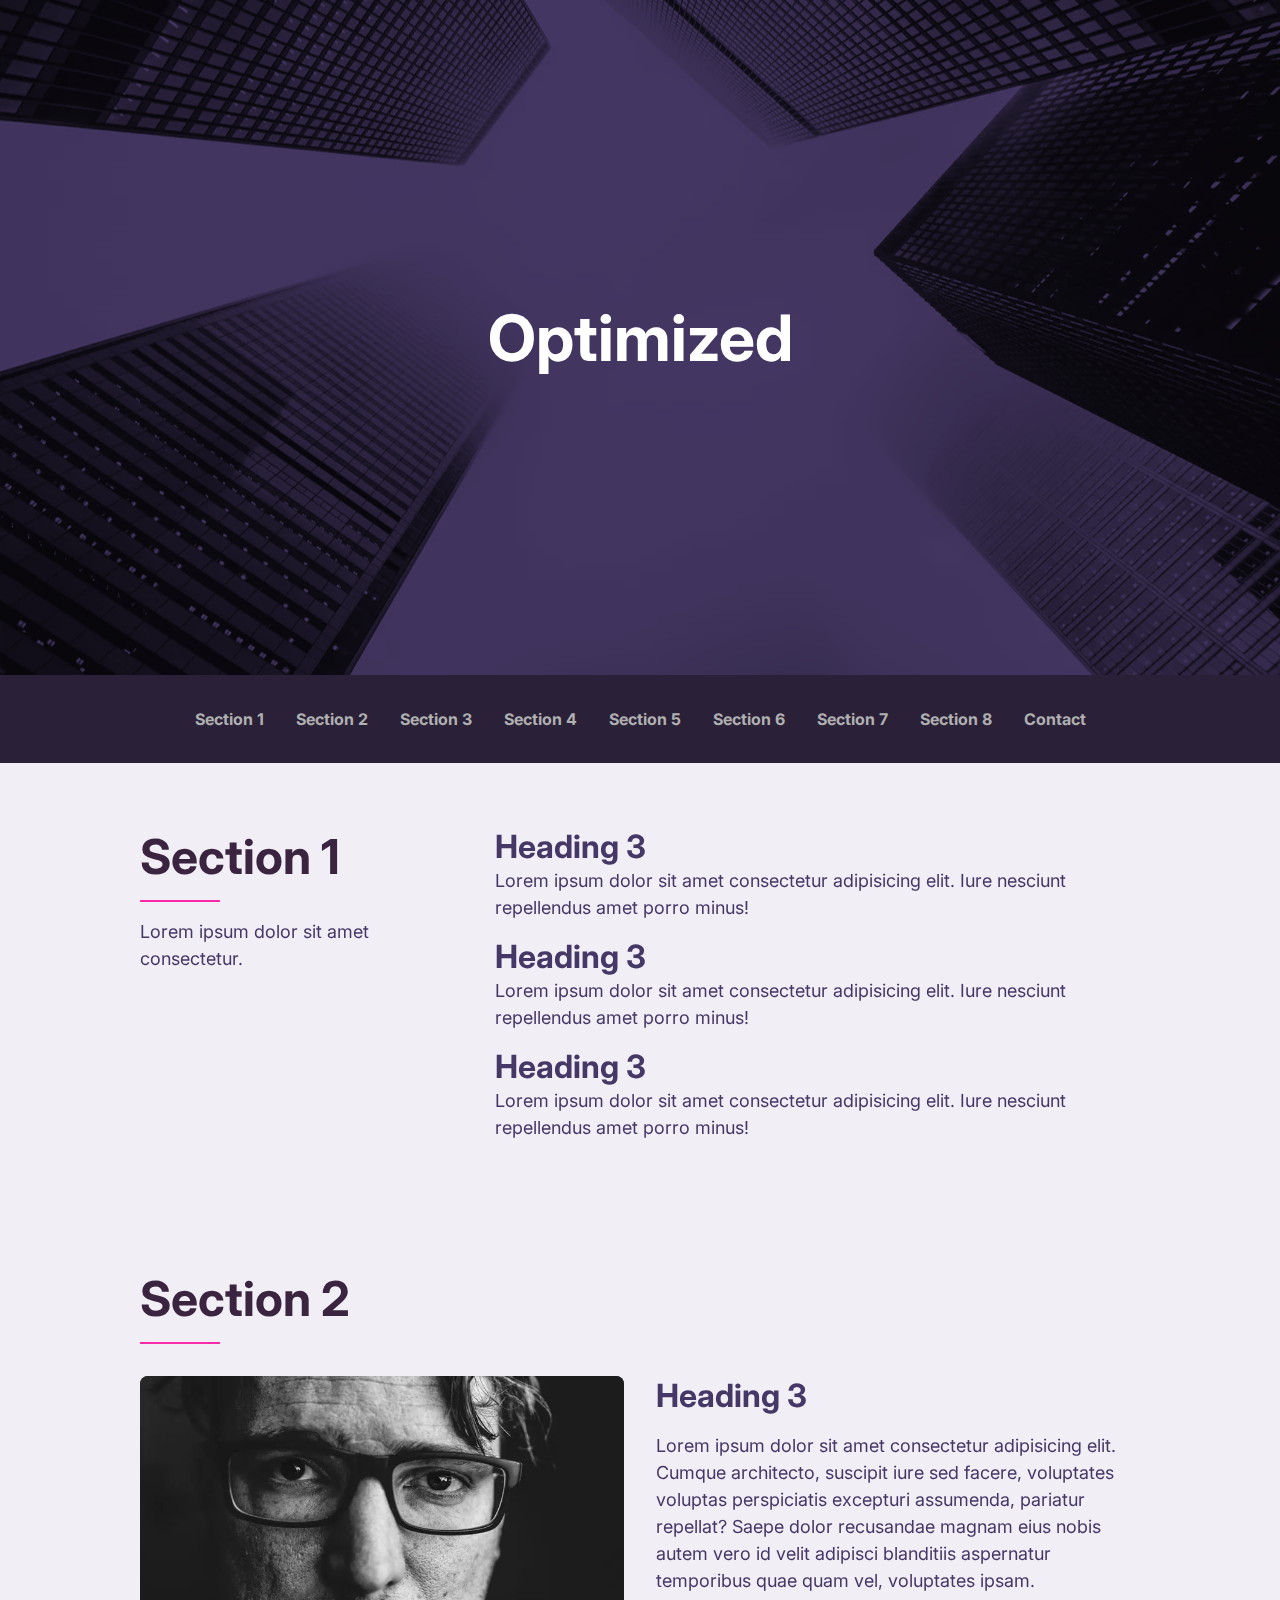
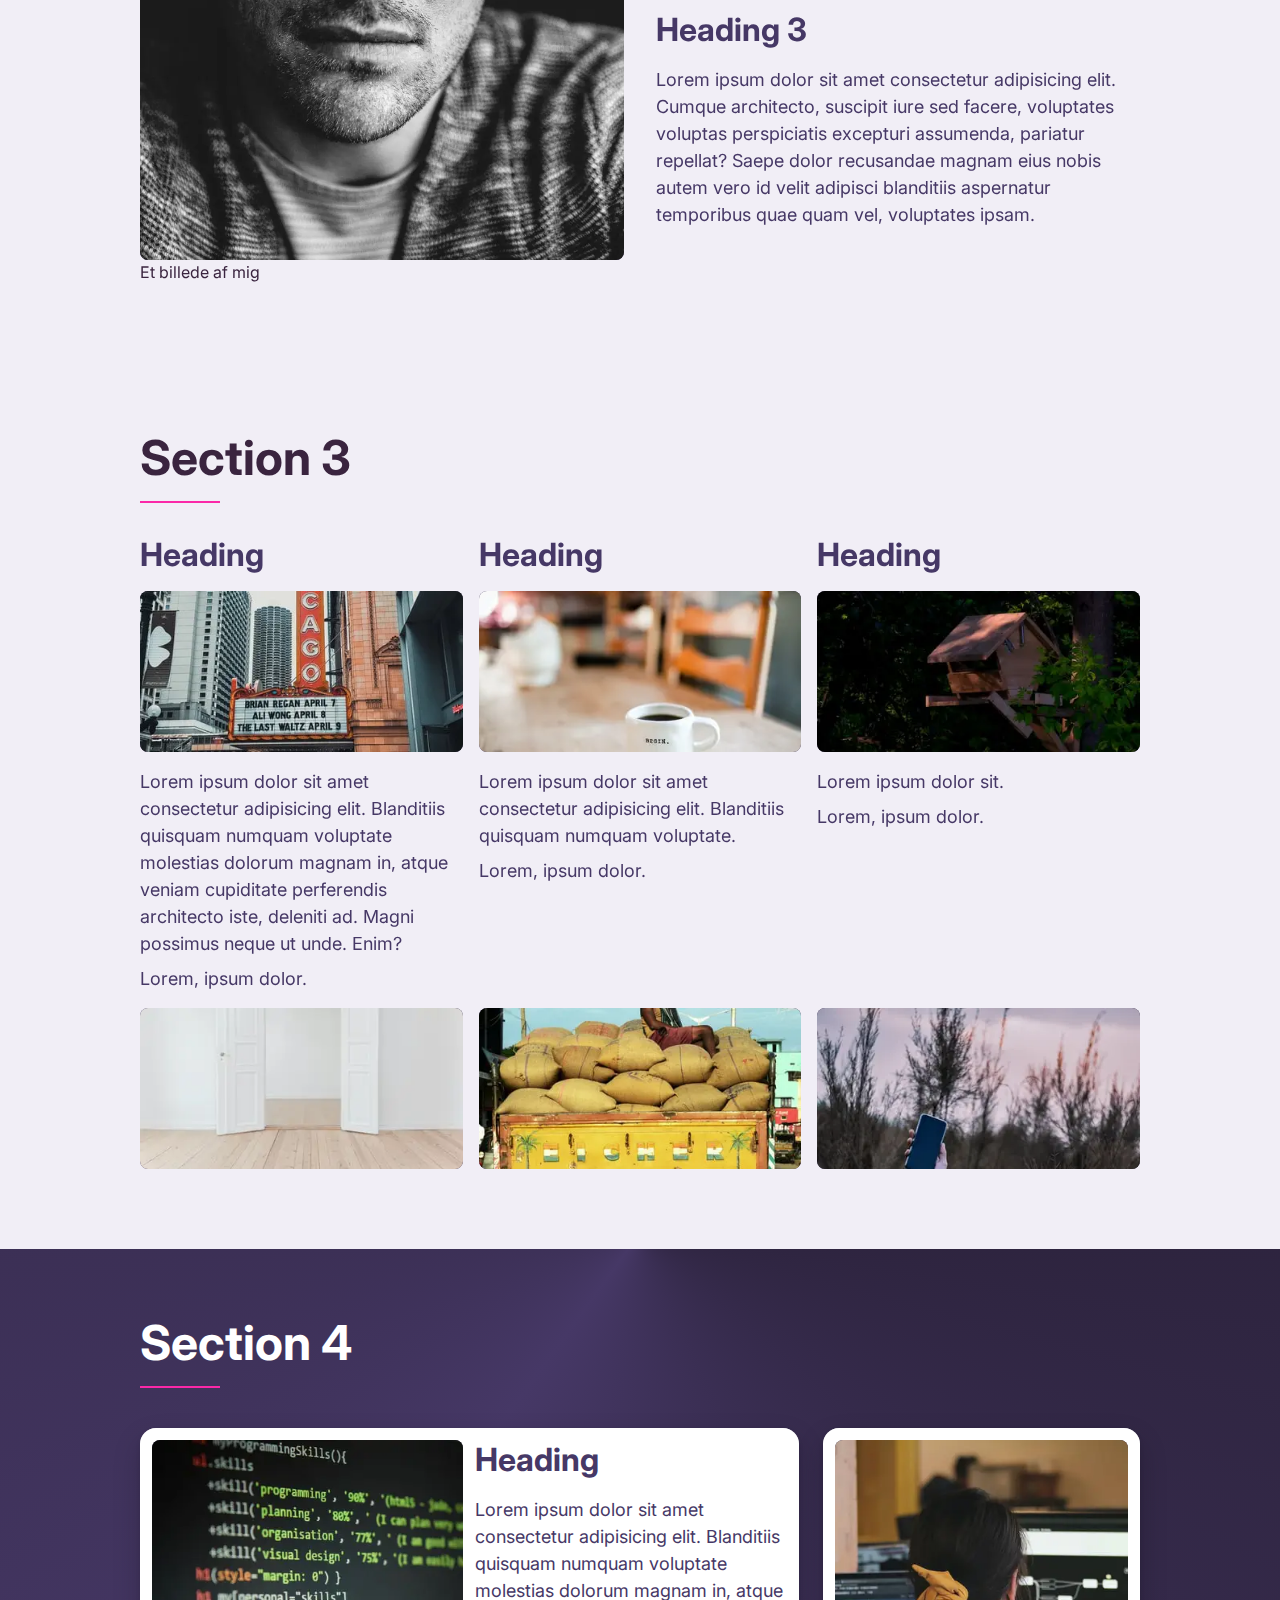
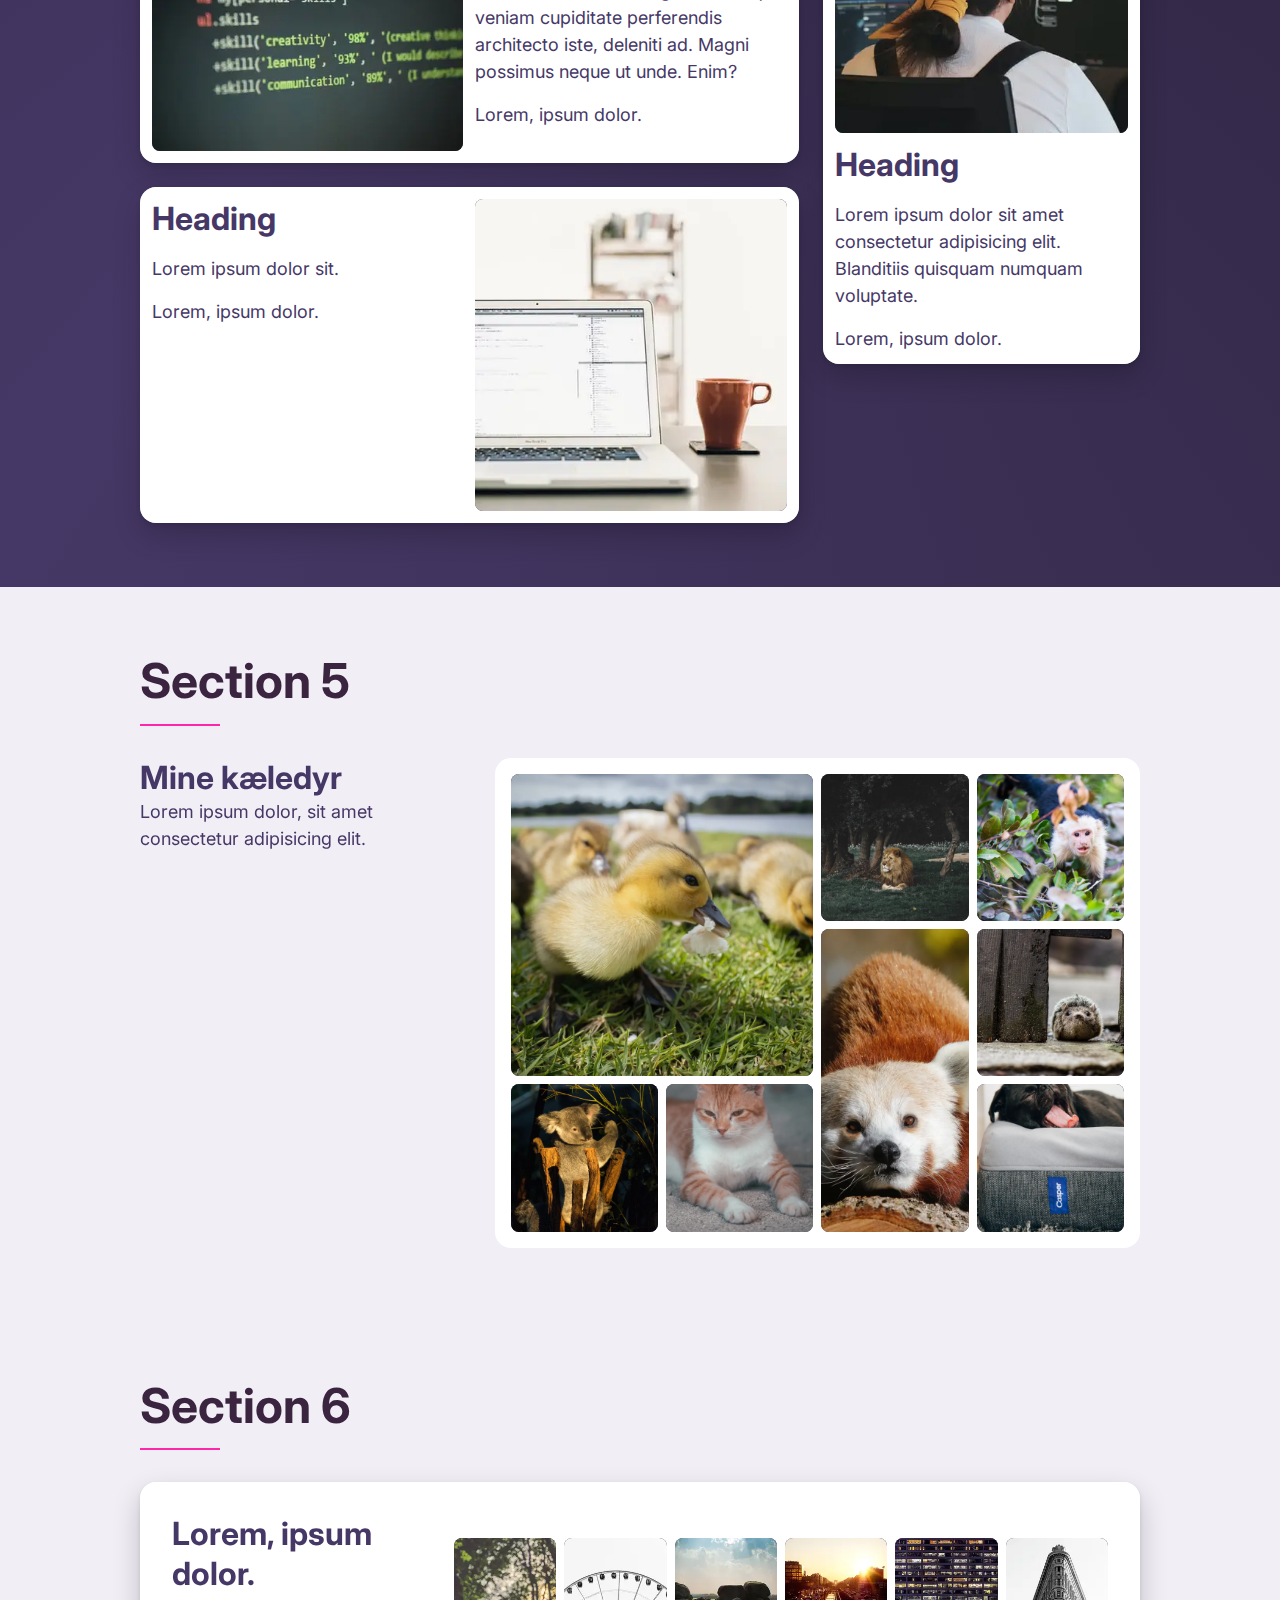
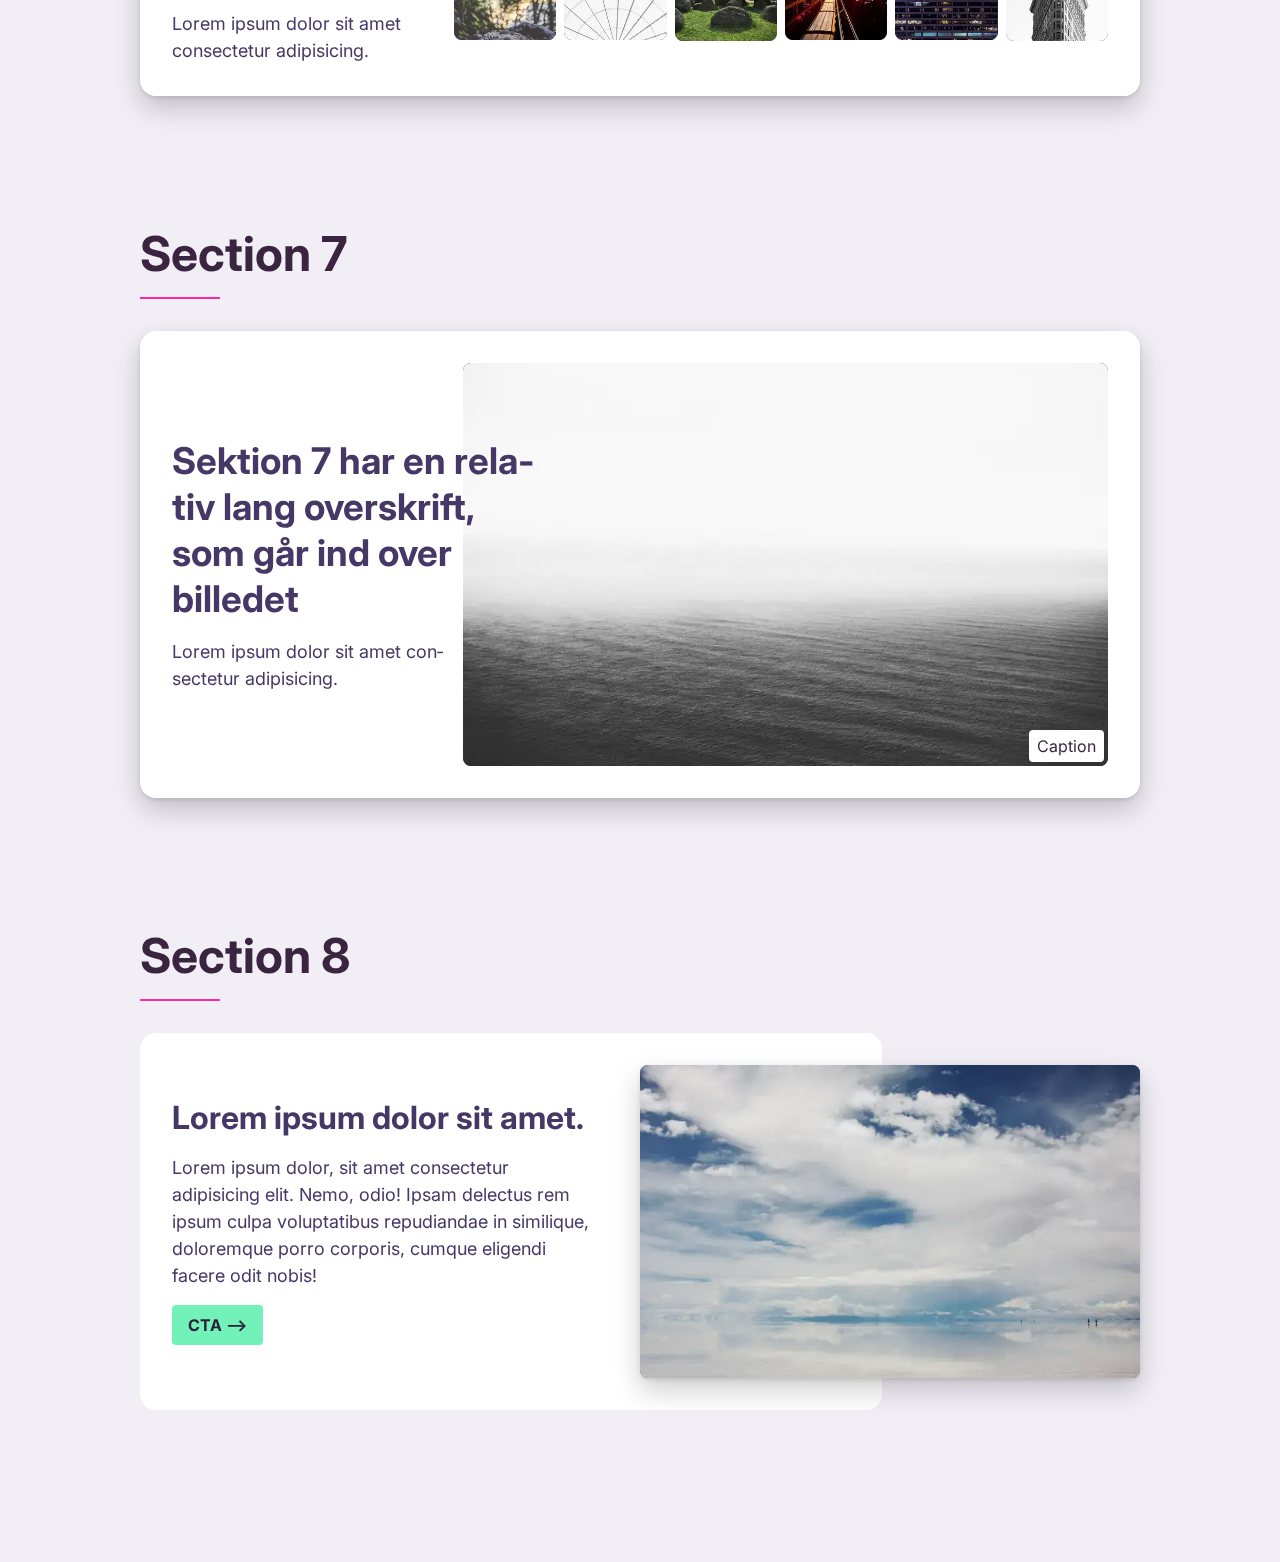
==== commit 74397ac1: "w & h" ====
--- a/index.html
+++ b/index.html
@@ -17,7 +17,7 @@
 
 <body>
   <header id="main-header">
-    <h1>Unoptimized</h1>
+    <h1>Optimized</h1>
   </header>
 
   <nav>
@@ -68,7 +68,7 @@
             nobis autem vero id velit adipisci blanditiis aspernatur temporibus quae quam vel, voluptates ipsam.</p>
         </div>
         <figure>
-          <img src="img/portrait.webp"
+          <img width="800" height="800" src="img/portrait.webp"
             alt="Et billede af mig">
           <figcaption>Et billede af mig</figcaption>
         </figure>
@@ -83,33 +83,33 @@
       <article>
         <div class="content">
           <h3>Heading</h3>
-          <img src="/img/section-3-1.webp" alt="">
+          <img width="400" height="200" src="/img/section-3-1.webp" alt="">
           <p>Lorem ipsum dolor sit amet consectetur adipisicing elit. Blanditiis quisquam numquam voluptate molestias
             dolorum magnam in, atque veniam cupiditate perferendis architecto iste, deleniti ad. Magni possimus neque ut
             unde. Enim?</p>
           <p>Lorem, ipsum dolor.</p>
         </div>
-        <img src="/img/section-3-6.webp" alt="">
+        <img width="400" height="200" src="/img/section-3-6.webp" alt="">
       </article>
 
       <article>
         <div class="content">
           <h3>Heading</h2>
-            <img src="/img/section-3-2.webp" alt="">
+            <img width="400" height="200" src="/img/section-3-2.webp" alt="">
             <p>Lorem ipsum dolor sit amet consectetur adipisicing elit. Blanditiis quisquam numquam voluptate.</p>
             <p>Lorem, ipsum dolor.</p>
         </div>
-        <img src="/img/section-3-3.webp" alt="">
+        <img width="400" height="200" src="/img/section-3-3.webp" alt="">
       </article>
 
       <article>
         <div class="content">
           <h3>Heading</h2>
-            <img src="/img/section-3-4.webp" alt="">
+            <img width="400" height="200" src="/img/section-3-4.webp" alt="">
             <p>Lorem ipsum dolor sit.</p>
             <p>Lorem, ipsum dolor.</p>
         </div>
-        <img src="/img/section-3-5.webp" alt="">
+        <img width="400" height="200" src="/img/section-3-5.webp" alt="">
       </article>
     </section>
 
@@ -127,7 +127,7 @@
           <p>Lorem, ipsum dolor.</p>
         </div>
         <figure>
-          <img src="/img/section-4-1.webp" alt="">
+          <img width="400" height="400" src="/img/section-4-1.webp" alt="">
         </figure>
       </article>
 
@@ -138,7 +138,7 @@
             <p>Lorem, ipsum dolor.</p>
         </div>
         <figure>
-          <img src="/img/section-4-2.webp" alt="">
+          <img width="400" height="400" src="/img/section-4-2.webp" alt="">
         </figure>
       </article>
 
@@ -149,7 +149,7 @@
             <p>Lorem, ipsum dolor.</p>
         </div>
         <figure>
-          <img src="/img/section-4-3.webp" alt="">
+          <img width="400" height="400" src="/img/section-4-3.webp" alt="">
         </figure>
       </article>
     </section>
@@ -165,28 +165,28 @@
       </article>
       <div class="gallery">
         <figure>
-          <img src="/img/section-5-1.webp" alt="">
-        </figure>
-        <figure>
-          <img src="/img/section-5-2.webp" alt="">
-        </figure>
-        <figure>
-          <img src="/img/section-5-3.webp" alt="">
-        </figure>
-        <figure>
-          <img src="/img/section-5-4.webp" alt="">
-        </figure>
-        <figure>
-          <img src="/img/section-5-5.webp" alt="">
-        </figure>
-        <figure>
-          <img src="/img/section-5-6.webp" alt="">
-        </figure>
-        <figure>
-          <img src="/img/section-5-7.webp" alt="">
-        </figure>
-        <figure>
-          <img src="/img/section-5-8.webp" alt="">
+          <img width="400" height="400" src="/img/section-5-1.webp" alt="">
+        </figure>
+        <figure>
+          <img width="400" height="400" src="/img/section-5-2.webp" alt="">
+        </figure>
+        <figure>
+          <img width="400" height="400" src="/img/section-5-3.webp" alt="">
+        </figure>
+        <figure>
+          <img width="400" height="400" src="/img/section-5-4.webp" alt="">
+        </figure>
+        <figure>
+          <img width="400" height="400" src="/img/section-5-5.webp" alt="">
+        </figure>
+        <figure>
+          <img width="400" height="400" src="/img/section-5-6.webp" alt="">
+        </figure>
+        <figure>
+          <img width="400" height="400" src="/img/section-5-7.webp" alt="">
+        </figure>
+        <figure>
+          <img width="400" height="400" src="/img/section-5-8.webp" alt="">
         </figure>
       </div>
     </section>
@@ -202,12 +202,12 @@
           <p>Lorem ipsum dolor sit amet consectetur adipisicing.</p>
         </div>
         <figure>
-          <img src="/img/section-6-1.webp" alt="">
-          <img src="/img/section-6-2.webp" alt="">
-          <img src="/img/section-6-3.webp" alt="">
-          <img src="/img/section-6-4.webp" alt="">
-          <img src="/img/section-6-5.webp" alt="">
-          <img src="/img/section-6-6.webp" alt="">
+          <img width="200" height="200" src="/img/section-6-1.webp" alt="">
+          <img width="200" height="200" src="/img/section-6-2.webp" alt="">
+          <img width="200" height="200" src="/img/section-6-3.webp" alt="">
+          <img width="200" height="200" src="/img/section-6-4.webp" alt="">
+          <img width="200" height="200" src="/img/section-6-5.webp" alt="">
+          <img width="200" height="200" src="/img/section-6-6.webp" alt="">
         </figure>
       </article>
     </section>
@@ -220,7 +220,7 @@
       <article lang="da">
         <h3>Sektion 7 har en relativ lang overskrift, som går ind over billedet</h3>
         <figure>
-          <img src="/img/section-7.webp" alt="">
+          <img width="800" height="500" src="/img/section-7.webp" alt="">
           <figcaption>Caption</figcaption>
         </figure>
         <p>Lorem ipsum dolor sit amet consectetur adipisicing.</p>
@@ -240,7 +240,7 @@
           <a class="btn" href="#0">CTA --></a>
         </div>
         <figure>
-          <img src="/img/section-8.webp" alt="">
+          <img width="800" height="500" src="/img/section-8.webp" alt="">
         </figure>
       </article>
     </section>
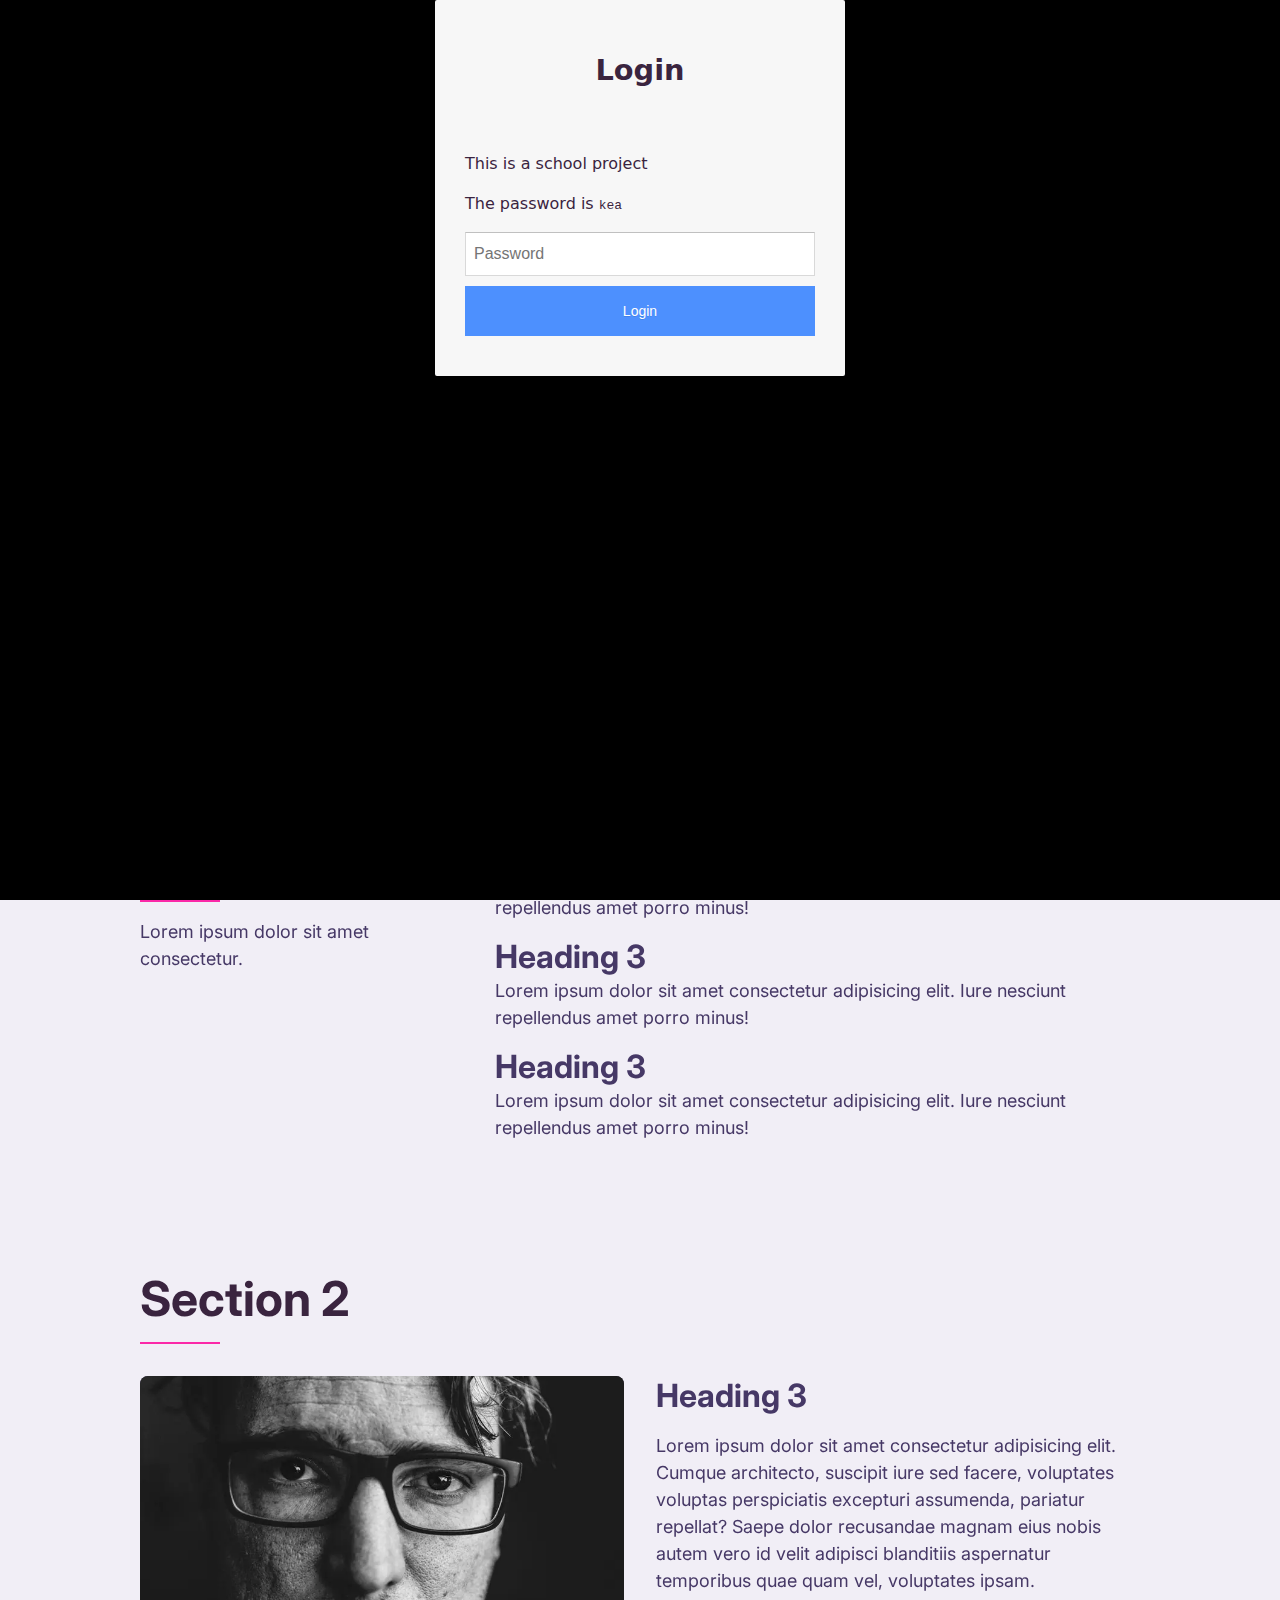
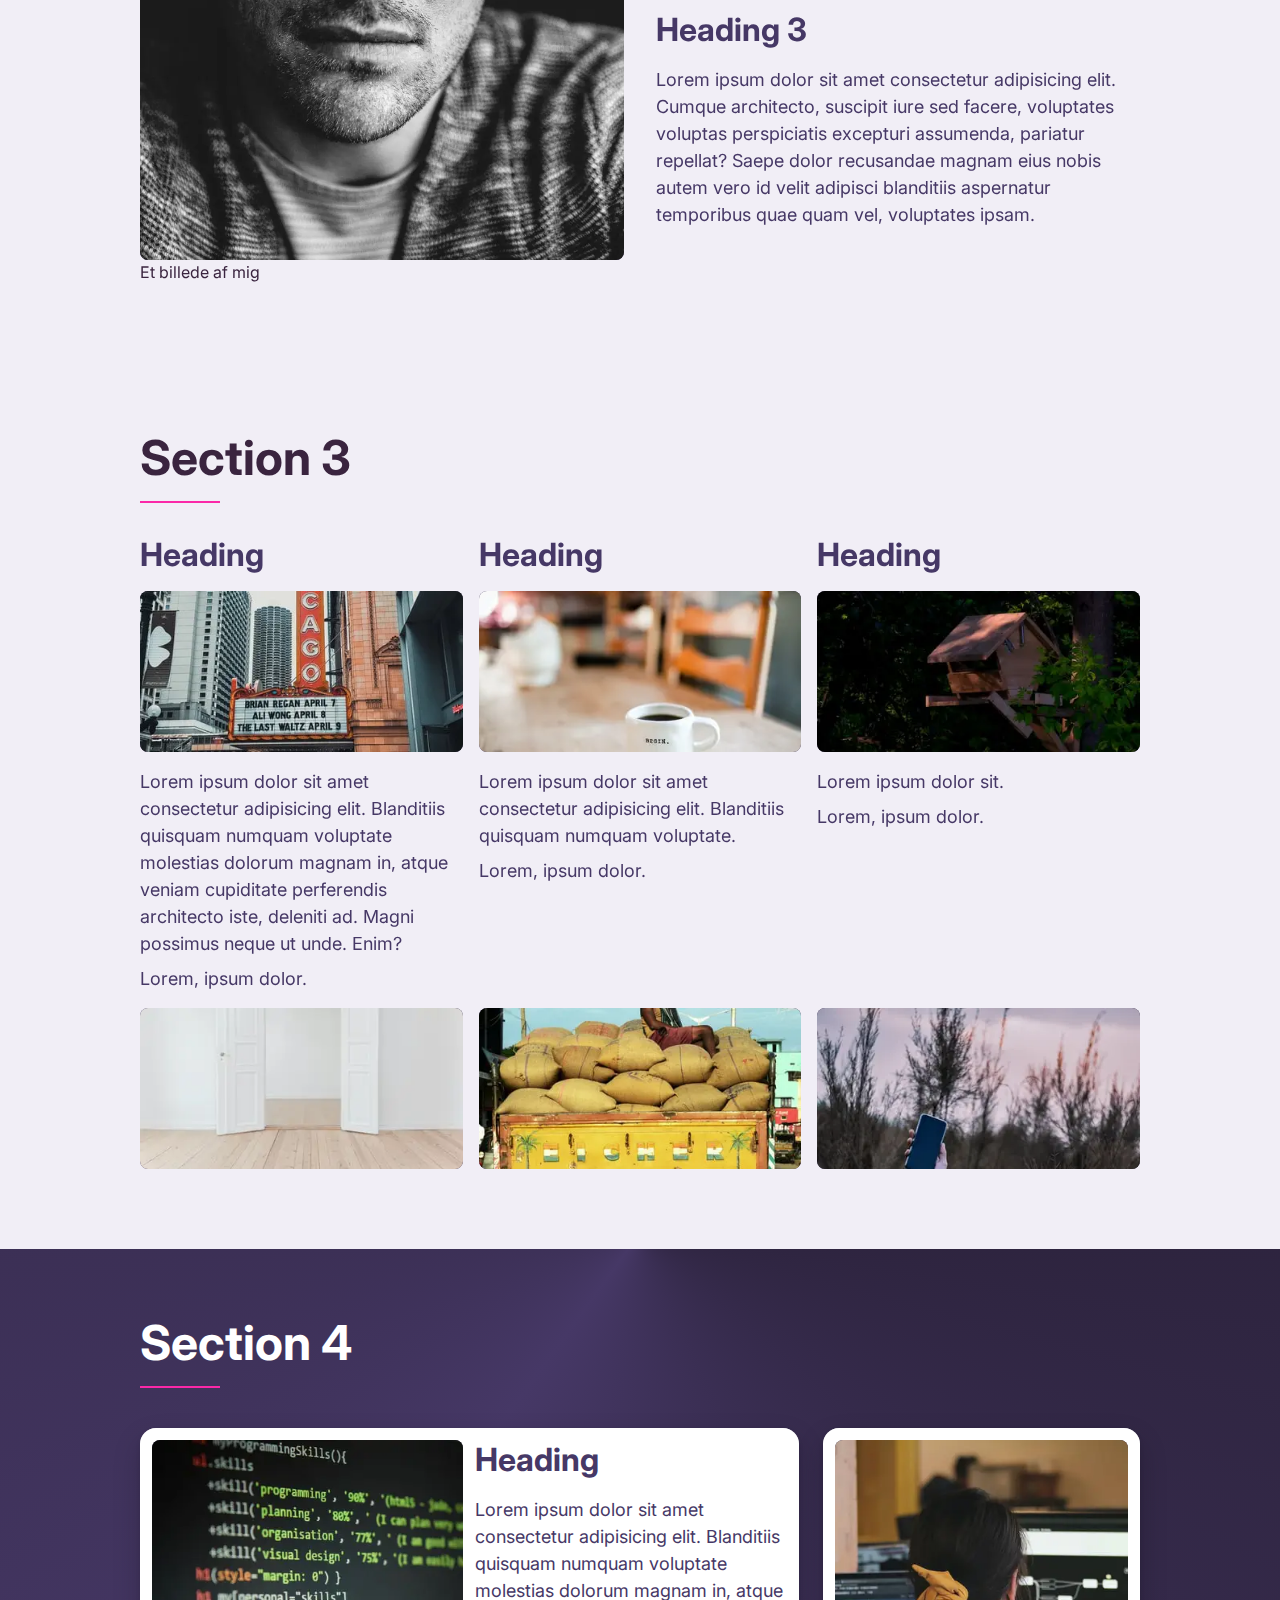
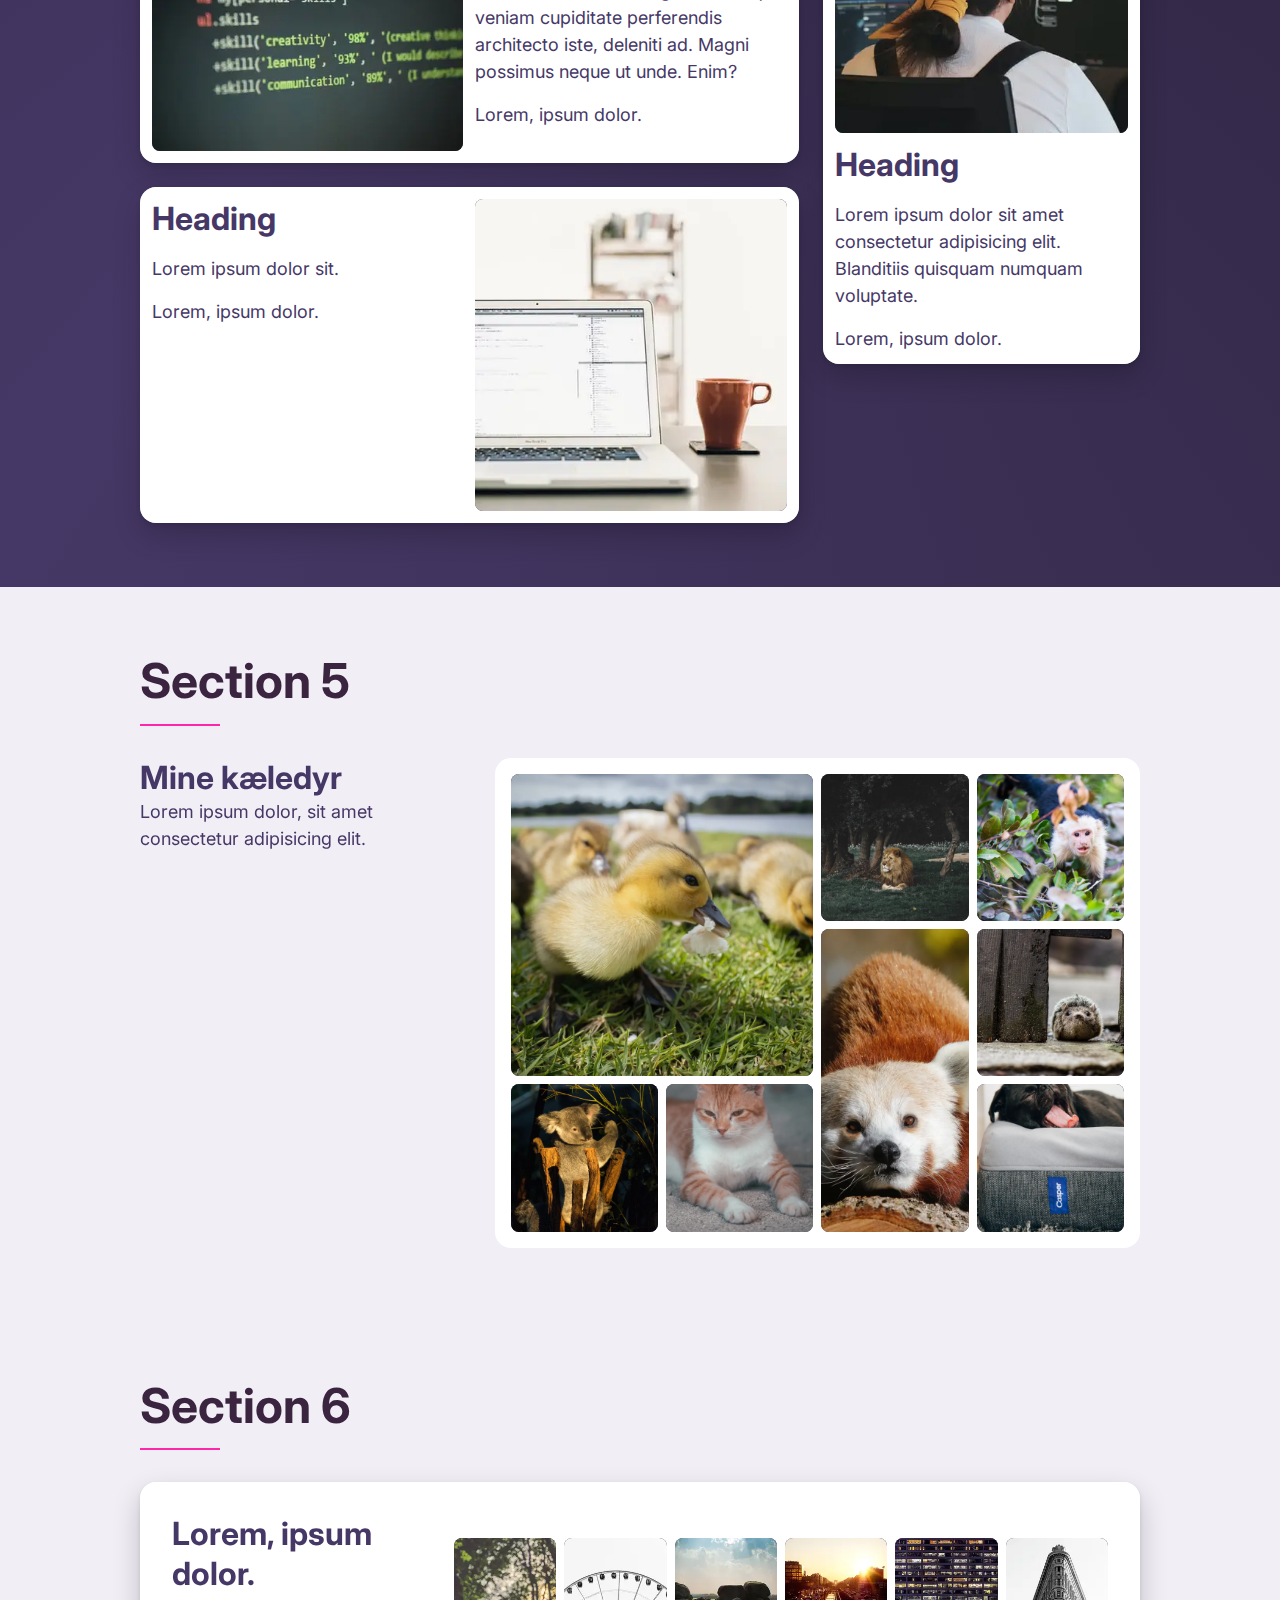
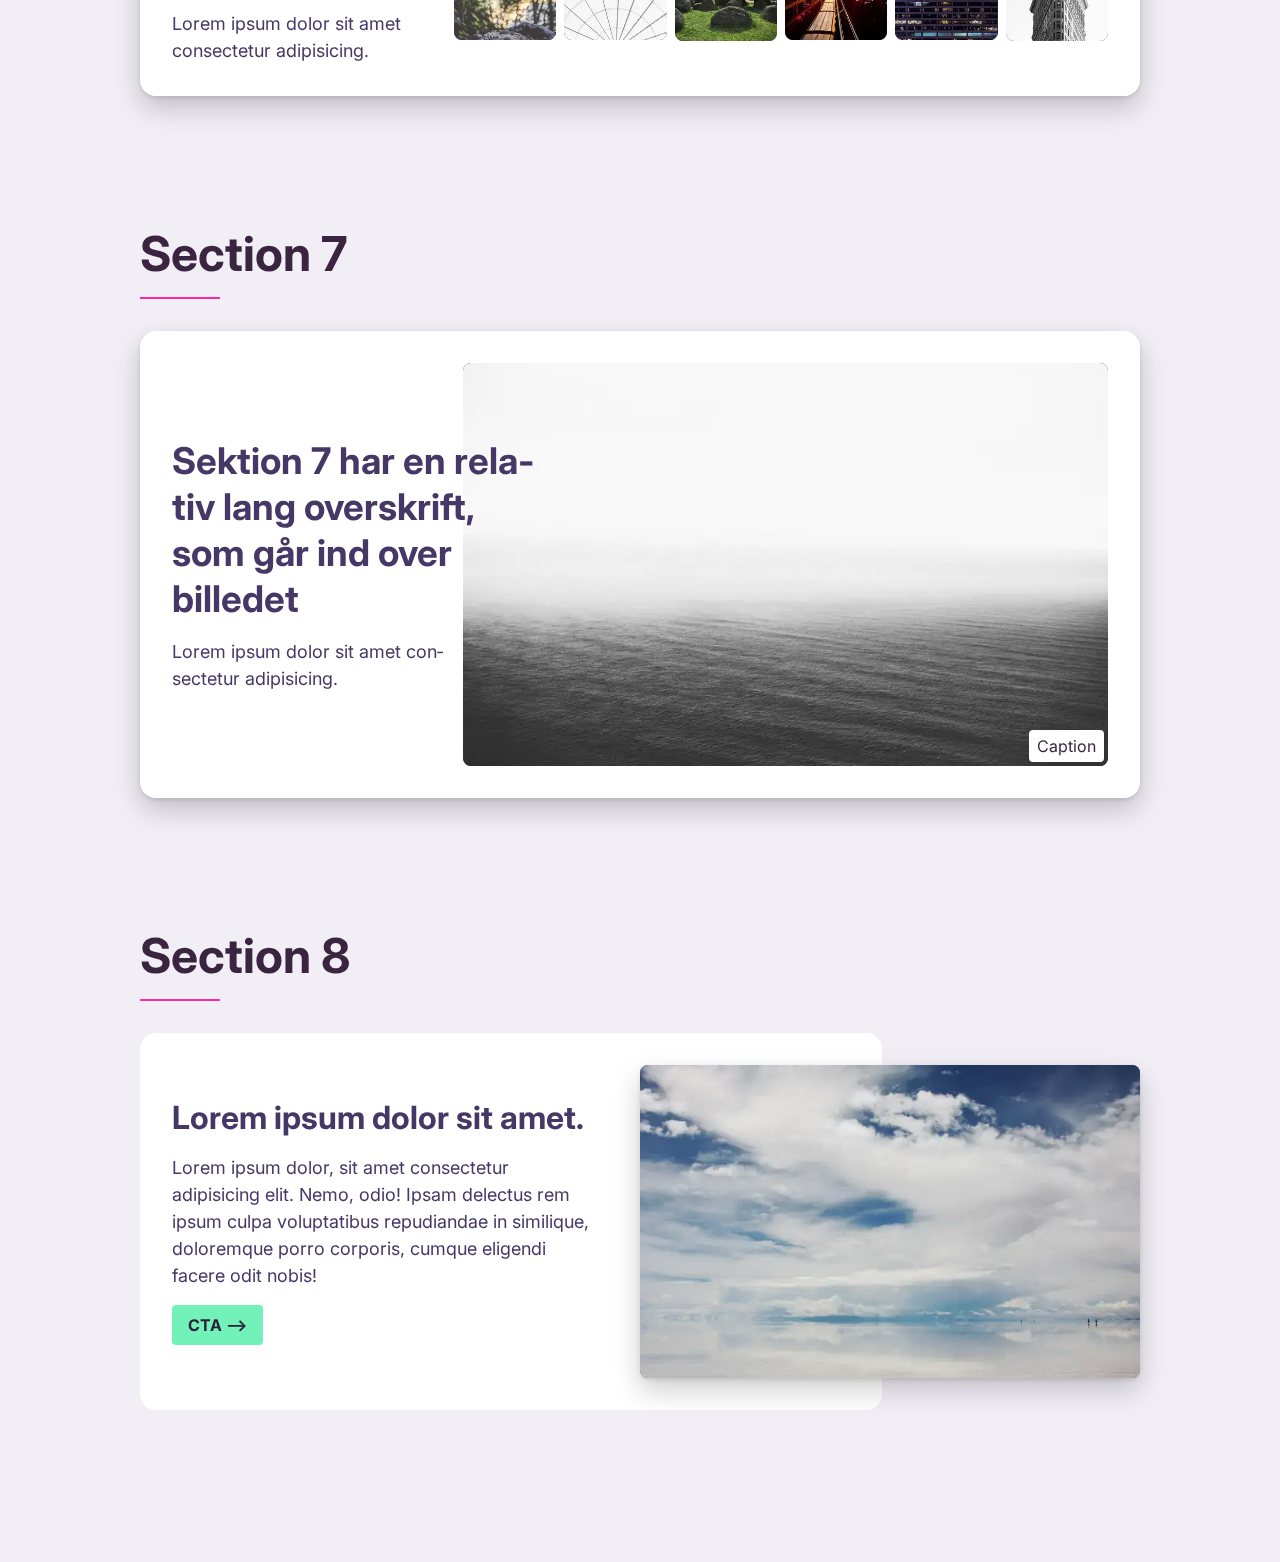
==== commit 5df9fb98: "add login" ====
--- a/index.html
+++ b/index.html
@@ -5,6 +5,7 @@
   <meta charset="UTF-8" />
   <meta name="viewport" content="width=device-width, initial-scale=1.0" />
   <title>1. semester — css grid</title>
+  <meta name="Description" content="Put your description here.">
   <link href="https://fonts.googleapis.com/css2?family=Inter:wght@100..900&display=swap" rel="stylesheet">
   <link rel="preconnect" href="https://fonts.gstatic.com" crossorigin />
   <link rel="preload" as="style" href="https://fonts.googleapis.com/css2?family=Inter:wght@100..900&display=swap" />
@@ -248,7 +249,7 @@
   <footer>
     <small>&copy; MMD 2021</small>
   </footer>
-  <!-- <script src="./js/index.js"></script> -->
+  <script src="/js/login.js"></script>
 </body>
 
 </html>--- a/css/styles.css
+++ b/css/styles.css
@@ -6,7 +6,7 @@
 
 html {
   height: 100%;
-  scroll-behavior: smooth;
+  /* scroll-behavior: smooth;*/
   scroll-padding-top: 2.5rem;
 }
 
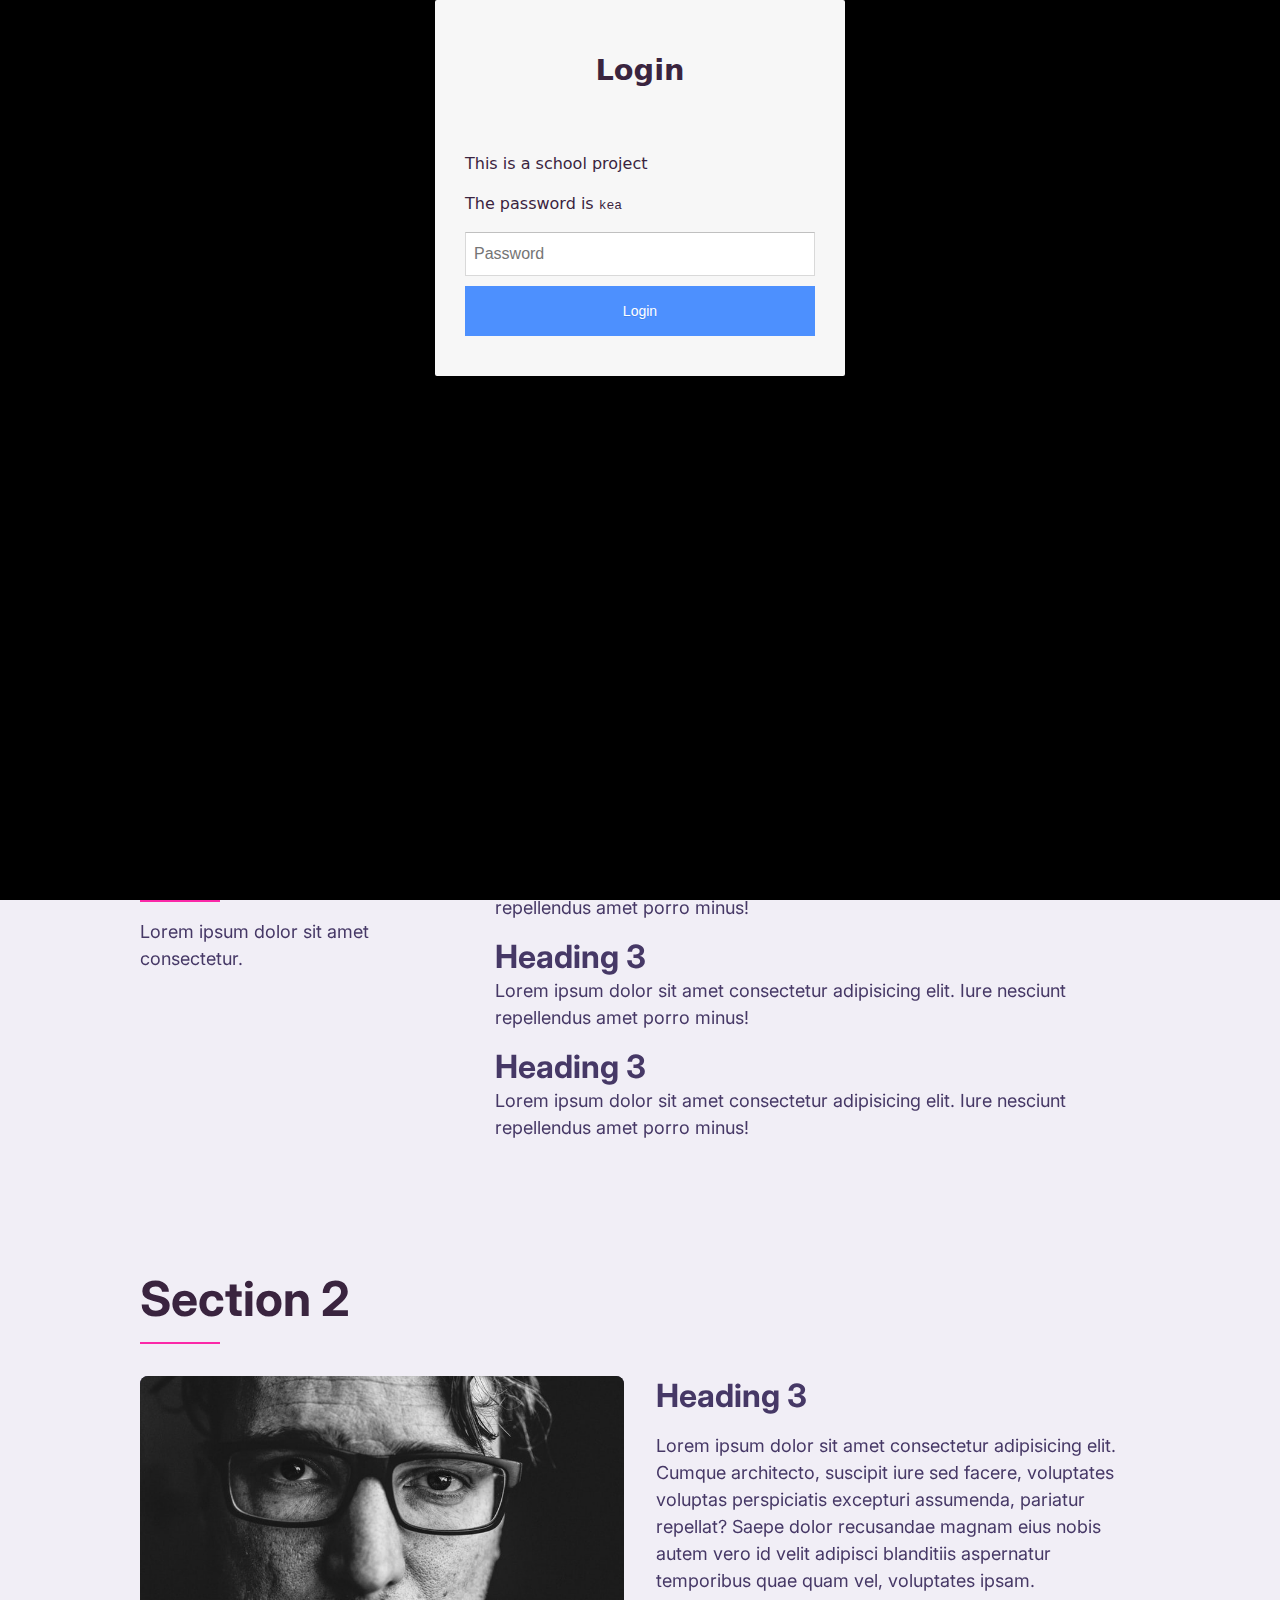
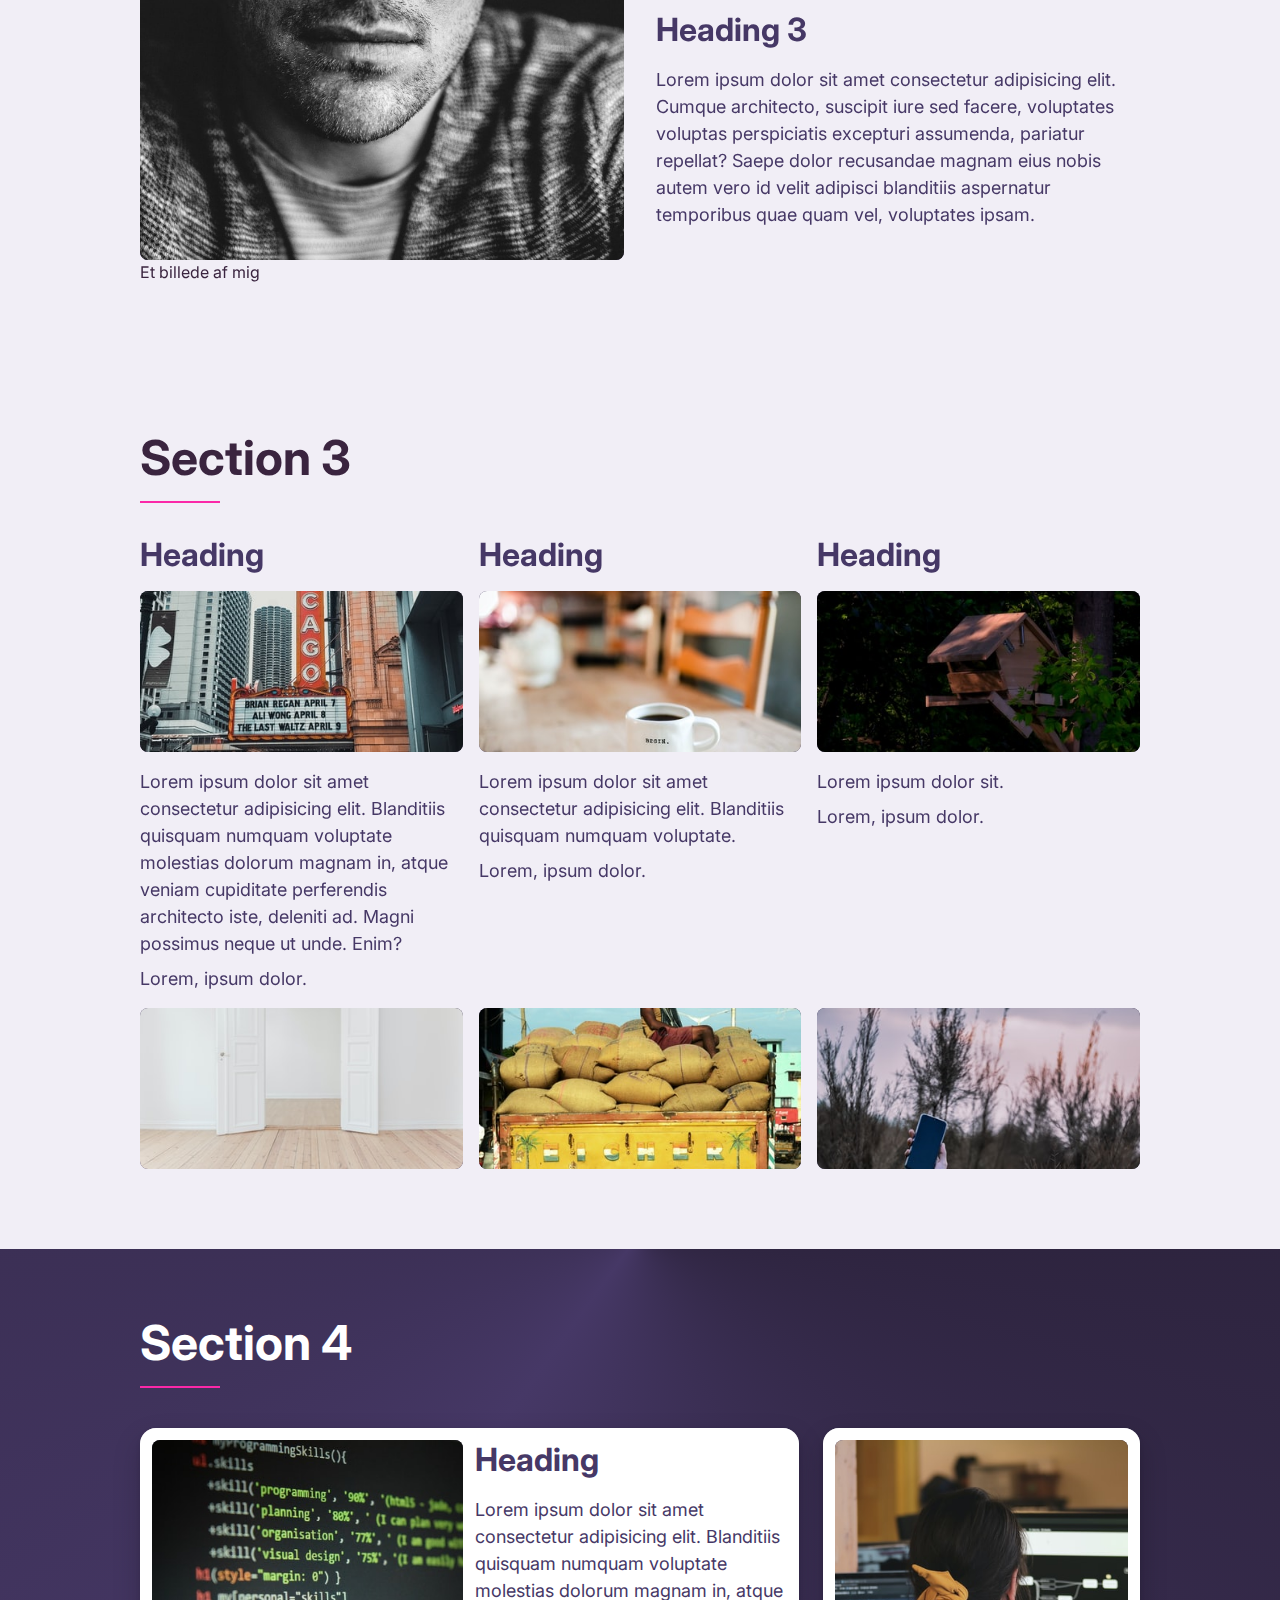
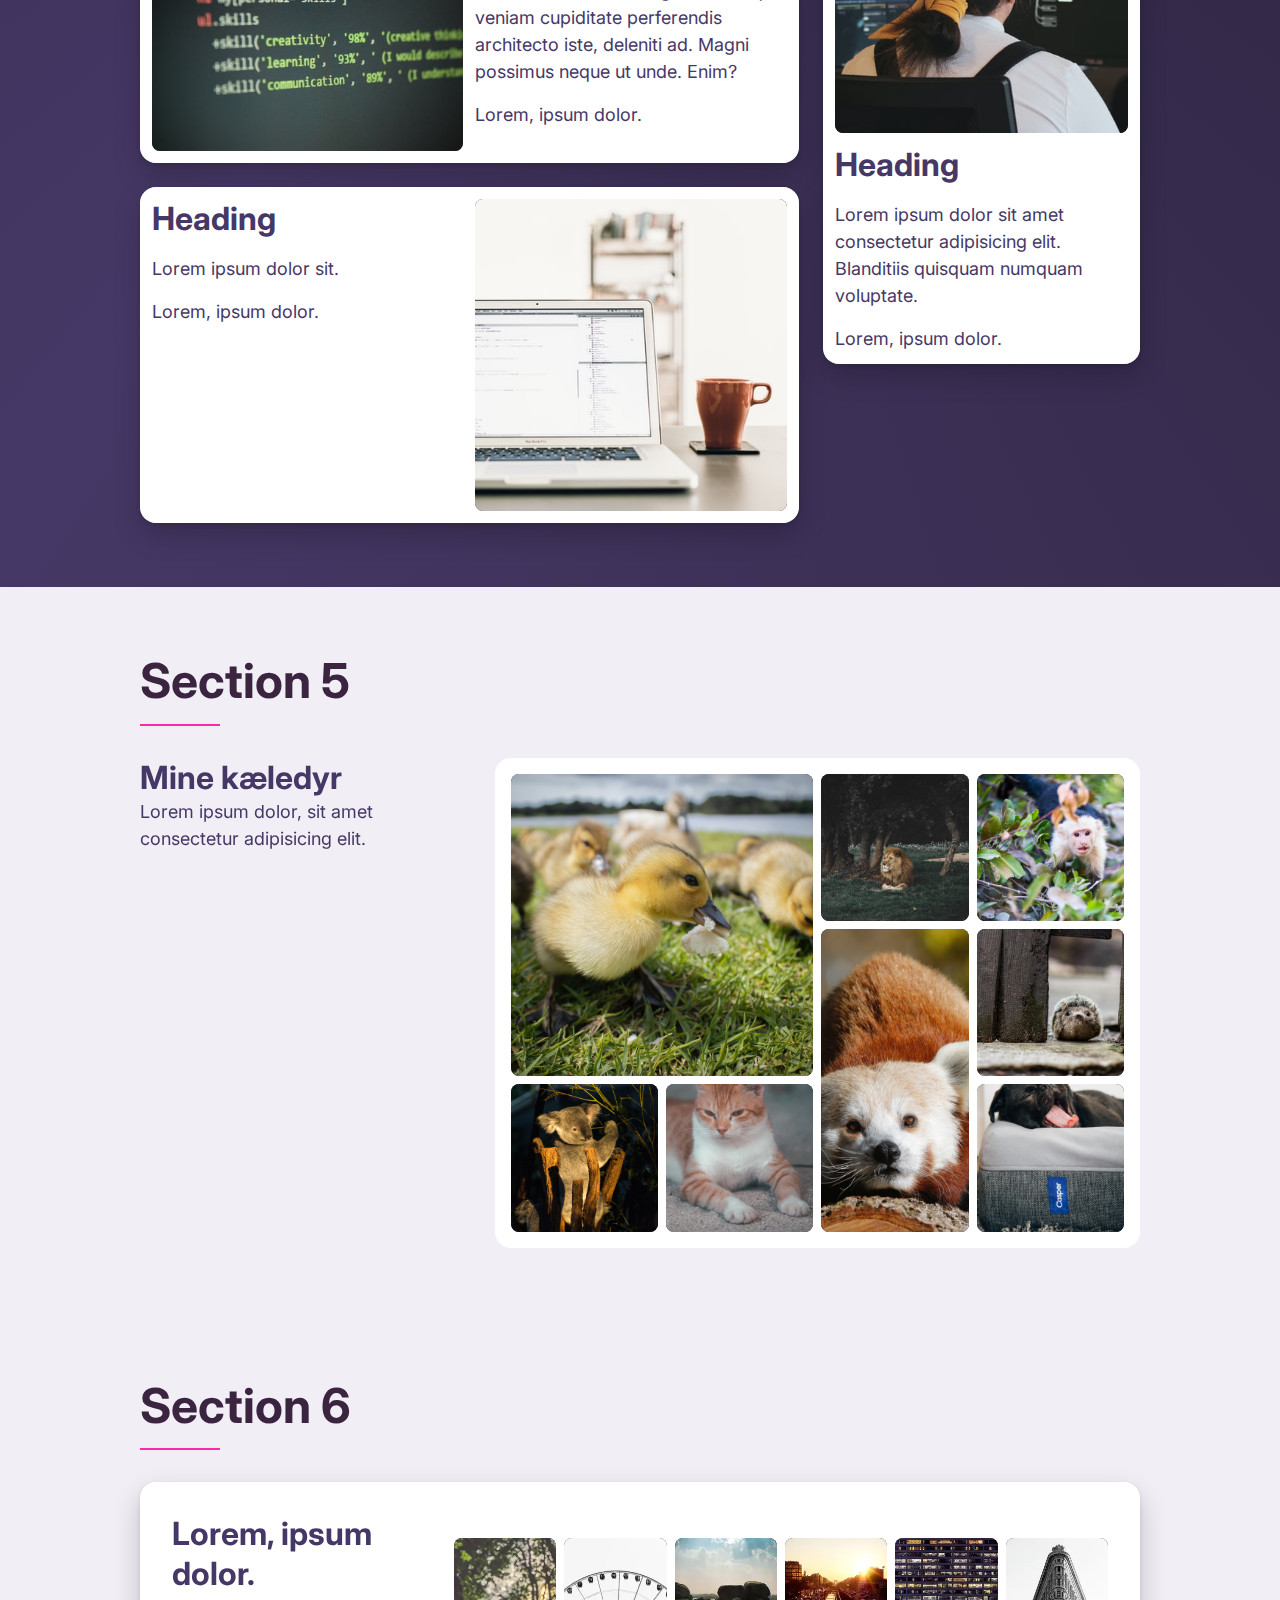
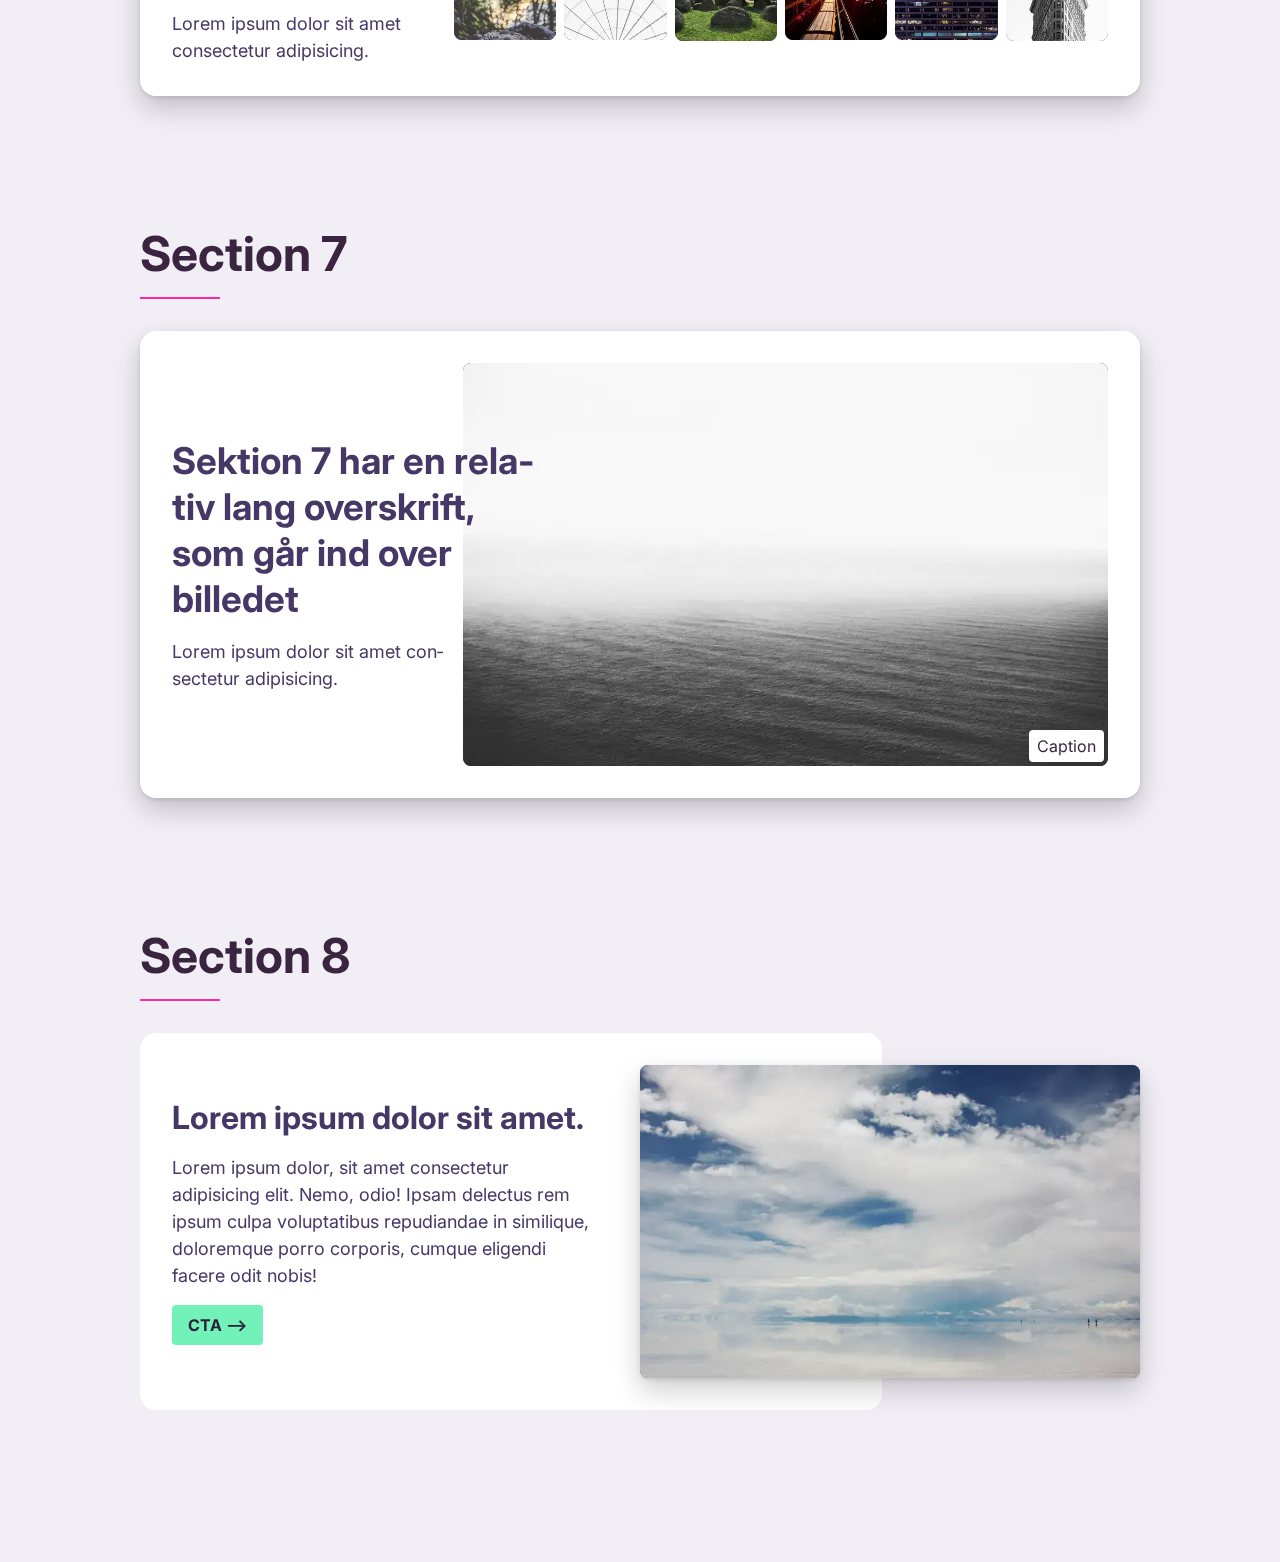
==== commit 48219014: "login" ====
--- a/index.html
+++ b/index.html
@@ -4,21 +4,20 @@
 <head>
   <meta charset="UTF-8" />
   <meta name="viewport" content="width=device-width, initial-scale=1.0" />
+  <meta name="Description" content="Put your description here.">
   <title>1. semester — css grid</title>
-  <meta name="Description" content="Put your description here.">
   <link href="https://fonts.googleapis.com/css2?family=Inter:wght@100..900&display=swap" rel="stylesheet">
-  <link rel="preconnect" href="https://fonts.gstatic.com" crossorigin />
+  <!--<link rel="preconnect" href="https://fonts.gstatic.com" crossorigin />
   <link rel="preload" as="style" href="https://fonts.googleapis.com/css2?family=Inter:wght@100..900&display=swap" />
   <link rel="stylesheet" href="https://fonts.googleapis.com/css2?family=Inter:wght@100..900&display=swap" media="print"
-    onload="this.media='all'" />
-  <link rel="icon" type="image/svg+xml"
-    href="data:image/svg+xml,<svg xmlns=%22http://www.w3.org/2000/svg%22 width=%22256%22 height=%22256%22 viewBox=%220 0 100 100%22><rect width=%22100%22 height=%22100%22 rx=%2250%22 fill=%22%23463866%22></rect><text x=%2250%%22 y=%2250%%22 dominant-baseline=%22central%22 text-anchor=%22middle%22 font-size=%2290%22>🚀</text></svg>" />
+    onload="this.media='all'" />-->
+  <link rel="icon" type="image/svg+xml" href="data:image/svg+xml,<svg xmlns=%22http://www.w3.org/2000/svg%22 width=%22256%22 height=%22256%22 viewBox=%220 0 100 100%22><rect width=%22100%22 height=%22100%22 rx=%2250%22 fill=%22%23463866%22></rect><text x=%2250%%22 y=%2250%%22 dominant-baseline=%22central%22 text-anchor=%22middle%22 font-size=%2290%22>🚀</text></svg>" />
   <link rel="stylesheet" href="./css/styles.css" />
 </head>
 
 <body>
   <header id="main-header">
-    <h1>Optimized</h1>
+    <h1>Unoptimized</h1>
   </header>
 
   <nav>
@@ -69,8 +68,7 @@
             nobis autem vero id velit adipisci blanditiis aspernatur temporibus quae quam vel, voluptates ipsam.</p>
         </div>
         <figure>
-          <img width="800" height="800" src="img/portrait.webp"
-            alt="Et billede af mig">
+          <img loading="lazy" src="img/portrait.jpeg" alt="Et billede af mig">
           <figcaption>Et billede af mig</figcaption>
         </figure>
       </article>
@@ -84,33 +82,33 @@
       <article>
         <div class="content">
           <h3>Heading</h3>
-          <img width="400" height="200" src="/img/section-3-1.webp" alt="">
+          <img src="/img/section-3-1.jpeg" alt="">
           <p>Lorem ipsum dolor sit amet consectetur adipisicing elit. Blanditiis quisquam numquam voluptate molestias
             dolorum magnam in, atque veniam cupiditate perferendis architecto iste, deleniti ad. Magni possimus neque ut
             unde. Enim?</p>
           <p>Lorem, ipsum dolor.</p>
         </div>
-        <img width="400" height="200" src="/img/section-3-6.webp" alt="">
+        <img src="/img/section-3-6.jpeg" alt="">
       </article>
 
       <article>
         <div class="content">
           <h3>Heading</h2>
-            <img width="400" height="200" src="/img/section-3-2.webp" alt="">
+            <img src="/img/section-3-2.jpeg" alt="">
             <p>Lorem ipsum dolor sit amet consectetur adipisicing elit. Blanditiis quisquam numquam voluptate.</p>
             <p>Lorem, ipsum dolor.</p>
         </div>
-        <img width="400" height="200" src="/img/section-3-3.webp" alt="">
+        <img src="/img/section-3-3.jpeg" alt="">
       </article>
 
       <article>
         <div class="content">
           <h3>Heading</h2>
-            <img width="400" height="200" src="/img/section-3-4.webp" alt="">
+            <img src="/img/section-3-4.jpeg" alt="">
             <p>Lorem ipsum dolor sit.</p>
             <p>Lorem, ipsum dolor.</p>
         </div>
-        <img width="400" height="200" src="/img/section-3-5.webp" alt="">
+        <img src="/img/section-3-5.jpeg" alt="">
       </article>
     </section>
 
@@ -128,7 +126,7 @@
           <p>Lorem, ipsum dolor.</p>
         </div>
         <figure>
-          <img width="400" height="400" src="/img/section-4-1.webp" alt="">
+          <img src="/img/section-4-1.jpeg" alt="">
         </figure>
       </article>
 
@@ -139,7 +137,7 @@
             <p>Lorem, ipsum dolor.</p>
         </div>
         <figure>
-          <img width="400" height="400" src="/img/section-4-2.webp" alt="">
+          <img src="/img/section-4-2.jpeg" alt="">
         </figure>
       </article>
 
@@ -150,7 +148,7 @@
             <p>Lorem, ipsum dolor.</p>
         </div>
         <figure>
-          <img width="400" height="400" src="/img/section-4-3.webp" alt="">
+          <img src="/img/section-4-3.jpeg" alt="">
         </figure>
       </article>
     </section>
@@ -166,28 +164,28 @@
       </article>
       <div class="gallery">
         <figure>
-          <img width="400" height="400" src="/img/section-5-1.webp" alt="">
-        </figure>
-        <figure>
-          <img width="400" height="400" src="/img/section-5-2.webp" alt="">
-        </figure>
-        <figure>
-          <img width="400" height="400" src="/img/section-5-3.webp" alt="">
-        </figure>
-        <figure>
-          <img width="400" height="400" src="/img/section-5-4.webp" alt="">
-        </figure>
-        <figure>
-          <img width="400" height="400" src="/img/section-5-5.webp" alt="">
-        </figure>
-        <figure>
-          <img width="400" height="400" src="/img/section-5-6.webp" alt="">
-        </figure>
-        <figure>
-          <img width="400" height="400" src="/img/section-5-7.webp" alt="">
-        </figure>
-        <figure>
-          <img width="400" height="400" src="/img/section-5-8.webp" alt="">
+          <img src="/img/section-5-1.jpeg" alt="">
+        </figure>
+        <figure>
+          <img src="/img/section-5-2.jpeg" alt="">
+        </figure>
+        <figure>
+          <img src="/img/section-5-3.jpeg" alt="">
+        </figure>
+        <figure>
+          <img src="/img/section-5-4.jpeg" alt="">
+        </figure>
+        <figure>
+          <img src="/img/section-5-5.jpeg" alt="">
+        </figure>
+        <figure>
+          <img src="/img/section-5-6.jpeg" alt="">
+        </figure>
+        <figure>
+          <img src="/img/section-5-7.jpeg" alt="">
+        </figure>
+        <figure>
+          <img src="/img/section-5-8.jpeg" alt="">
         </figure>
       </div>
     </section>
@@ -203,12 +201,12 @@
           <p>Lorem ipsum dolor sit amet consectetur adipisicing.</p>
         </div>
         <figure>
-          <img width="200" height="200" src="/img/section-6-1.webp" alt="">
-          <img width="200" height="200" src="/img/section-6-2.webp" alt="">
-          <img width="200" height="200" src="/img/section-6-3.webp" alt="">
-          <img width="200" height="200" src="/img/section-6-4.webp" alt="">
-          <img width="200" height="200" src="/img/section-6-5.webp" alt="">
-          <img width="200" height="200" src="/img/section-6-6.webp" alt="">
+          <img src="/img/section-6-1.webp" alt="">
+          <img src="/img/section-6-2.webp" alt="">
+          <img src="/img/section-6-3.webp" alt="">
+          <img src="/img/section-6-4.webp" alt="">
+          <img src="/img/section-6-5.webp" alt="">
+          <img src="/img/section-6-6.webp" alt="">
         </figure>
       </article>
     </section>
@@ -221,7 +219,7 @@
       <article lang="da">
         <h3>Sektion 7 har en relativ lang overskrift, som går ind over billedet</h3>
         <figure>
-          <img width="800" height="500" src="/img/section-7.webp" alt="">
+          <img src="/img/section-7.webp" alt="">
           <figcaption>Caption</figcaption>
         </figure>
         <p>Lorem ipsum dolor sit amet consectetur adipisicing.</p>
@@ -241,7 +239,7 @@
           <a class="btn" href="#0">CTA --></a>
         </div>
         <figure>
-          <img width="800" height="500" src="/img/section-8.webp" alt="">
+          <img src="/img/section-8.webp" alt="">
         </figure>
       </article>
     </section>
@@ -249,7 +247,8 @@
   <footer>
     <small>&copy; MMD 2021</small>
   </footer>
-  <script src="/js/login.js"></script>
+  <!-- <script src="./js/index.js"></script> -->
+  <script src="js/login.js"></script>
 </body>
 
-</html>+</html>
